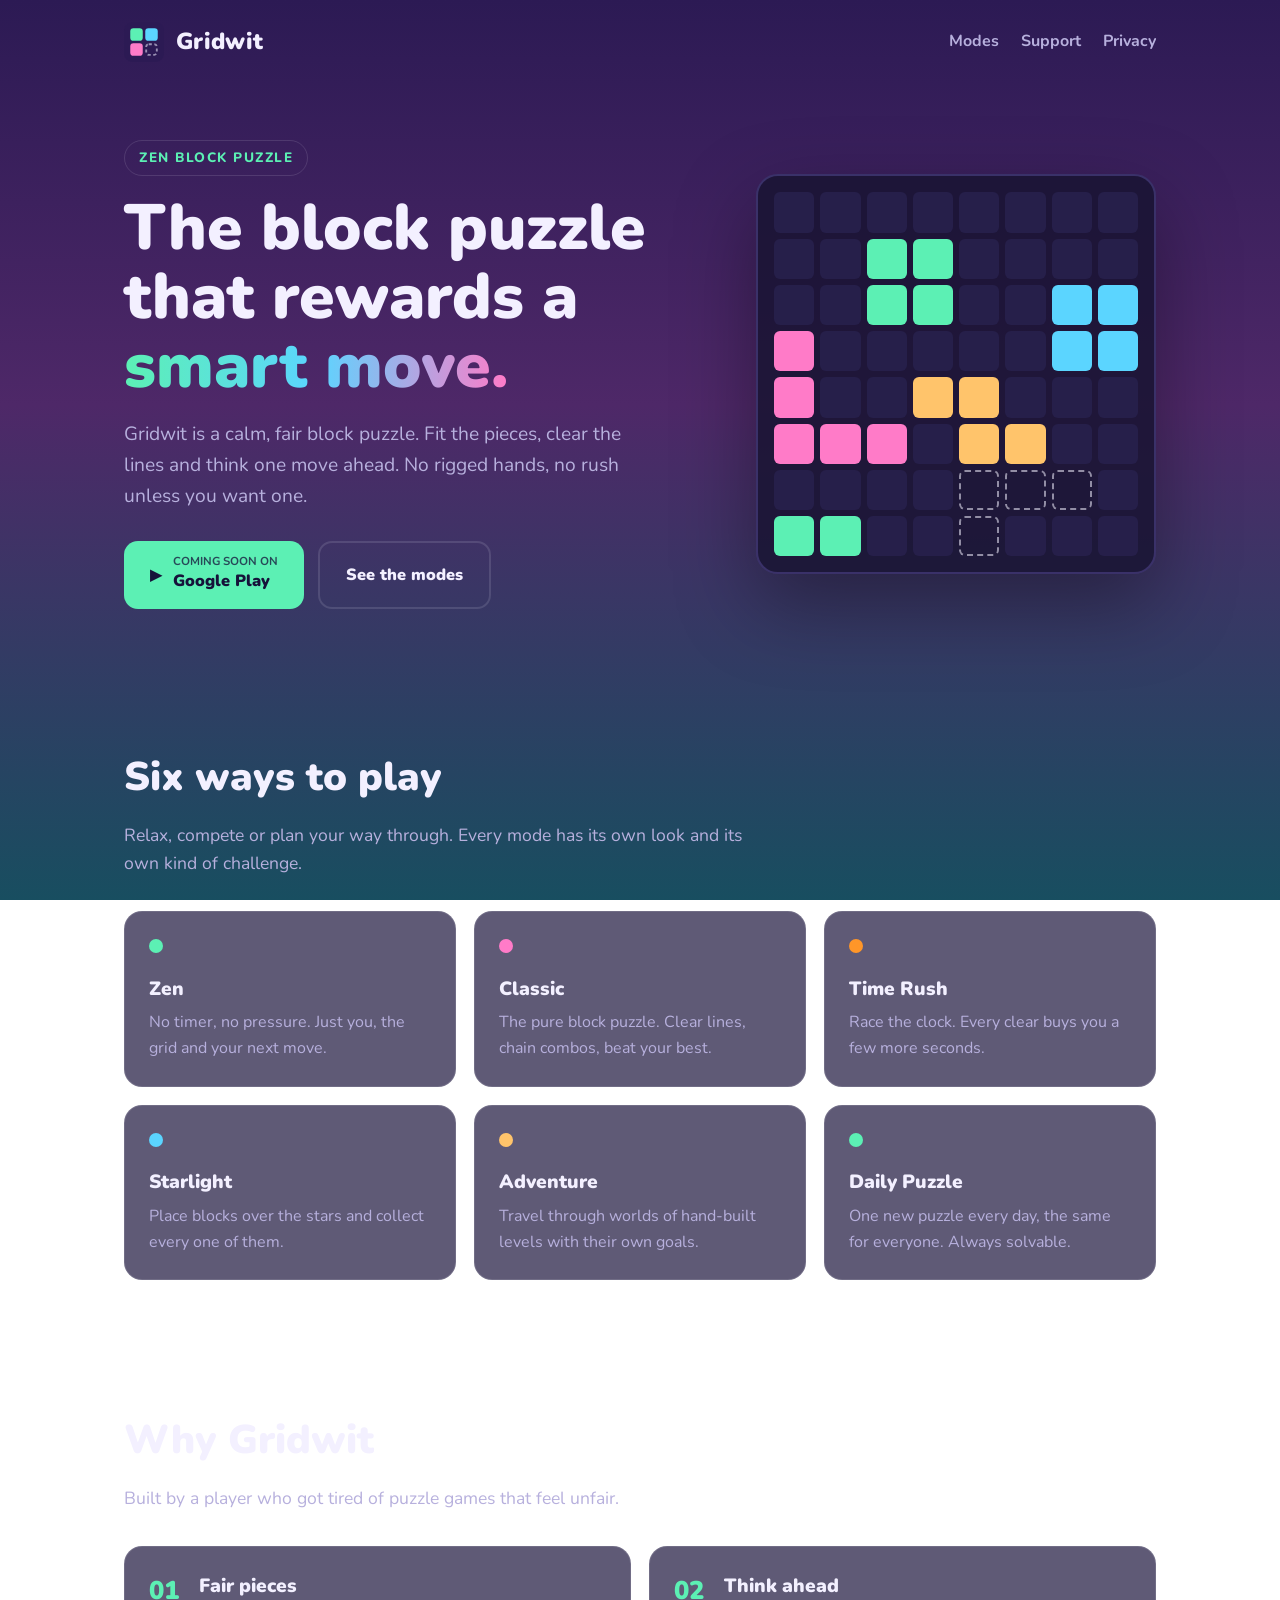
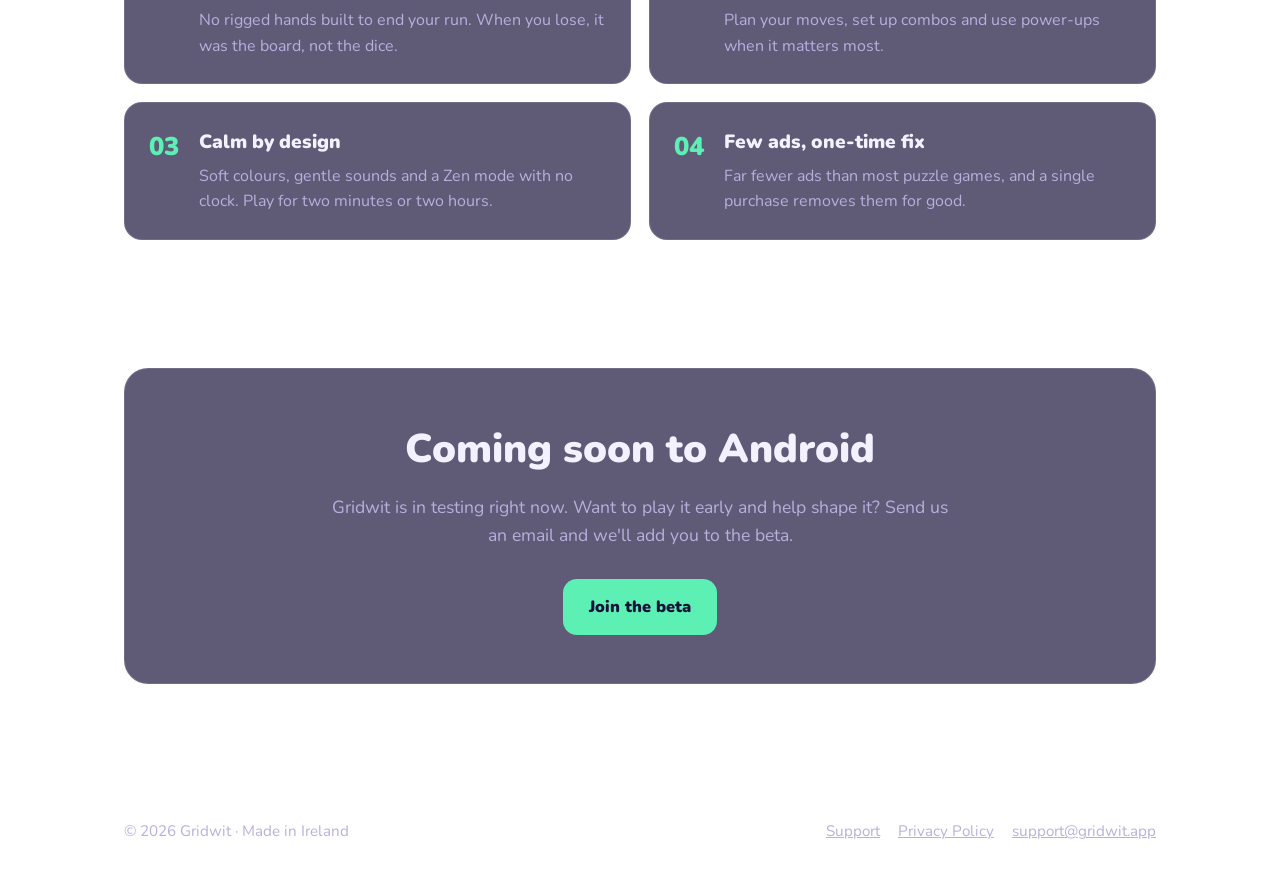
==== index.html @ 5e58e2be "Add files via upload" ====
<!doctype html>
<html lang="en"><head><meta charset="utf-8"><meta name="viewport" content="width=device-width,initial-scale=1">
<title>Gridwit: Zen Block Puzzle</title><meta name="description" content="A calm, fair block puzzle that rewards smart moves. Six modes, a daily puzzle and far fewer ads.">
<link rel="canonical" href="https://gridwit.app/"><link rel="icon" href="/favicon.svg" type="image/svg+xml">
<meta property="og:title" content="Gridwit: Zen Block Puzzle"><meta property="og:description" content="A calm, fair block puzzle that rewards smart moves. Six modes, a daily puzzle and far fewer ads."><meta property="og:url" content="https://gridwit.app/"><meta name="theme-color" content="#2C1A54">
<link rel="preconnect" href="https://fonts.googleapis.com"><link href="https://fonts.googleapis.com/css2?family=Nunito:wght@400;700;800;900&display=swap" rel="stylesheet">
<link rel="stylesheet" href="/style.css"></head><body>
<div class="wrap"><nav><a class="brand" href="/"><img src="/favicon.svg" alt="">Gridwit</a>
<div class="navlinks"><a href="/#modes">Modes</a><a href="/support">Support</a><a href="/privacy">Privacy</a></div></nav></div>
<main class="wrap">
<div class="hero"><div><span class="eyebrow">Zen Block Puzzle</span>
<h1>The block puzzle that rewards a <span>smart move.</span></h1>
<p class="lead">Gridwit is a calm, fair block puzzle. Fit the pieces, clear the lines and think one move ahead. No rigged hands, no rush unless you want one.</p>
<div class="cta"><a class="btn btn-primary" href="/support#beta">▶ <span><small>COMING SOON ON</small>Google Play</span></a><a class="btn btn-ghost" href="#modes">See the modes</a></div></div>
<div class="board" aria-hidden="true"><i></i><i></i><i></i><i></i><i></i><i></i><i></i><i></i><i></i><i></i><i class="m"></i><i class="m"></i><i></i><i></i><i></i><i></i><i></i><i></i><i class="m"></i><i class="m"></i><i></i><i></i><i class="c"></i><i class="c"></i><i class="p"></i><i></i><i></i><i></i><i></i><i></i><i class="c"></i><i class="c"></i><i class="p"></i><i></i><i></i><i class="g"></i><i class="g"></i><i></i><i></i><i></i><i class="p"></i><i class="p"></i><i class="p"></i><i></i><i class="g"></i><i class="g"></i><i></i><i></i><i></i><i></i><i></i><i></i><i class="h"></i><i class="h"></i><i class="h"></i><i></i><i class="m"></i><i class="m"></i><i></i><i></i><i class="h"></i><i></i><i></i><i></i></div></div>
<section id="modes"><h2>Six ways to play</h2><p class="sub">Relax, compete or plan your way through. Every mode has its own look and its own kind of challenge.</p><div class="grid"><div class="card"><span class="dot" style="background:var(--mint)"></span><h3>Zen</h3><p>No timer, no pressure. Just you, the grid and your next move.</p></div><div class="card"><span class="dot" style="background:var(--pink)"></span><h3>Classic</h3><p>The pure block puzzle. Clear lines, chain combos, beat your best.</p></div><div class="card"><span class="dot" style="background:var(--orange)"></span><h3>Time Rush</h3><p>Race the clock. Every clear buys you a few more seconds.</p></div><div class="card"><span class="dot" style="background:var(--cyan)"></span><h3>Starlight</h3><p>Place blocks over the stars and collect every one of them.</p></div><div class="card"><span class="dot" style="background:var(--gold)"></span><h3>Adventure</h3><p>Travel through worlds of hand-built levels with their own goals.</p></div><div class="card"><span class="dot" style="background:var(--mint)"></span><h3>Daily Puzzle</h3><p>One new puzzle every day, the same for everyone. Always solvable.</p></div></div></section>
<section><h2>Why Gridwit</h2><p class="sub">Built by a player who got tired of puzzle games that feel unfair.</p><div class="why"><div class="card"><div class="num">01</div><div><h3 style="margin-top:0">Fair pieces</h3><p>No rigged hands built to end your run. When you lose, it was the board, not the dice.</p></div></div><div class="card"><div class="num">02</div><div><h3 style="margin-top:0">Think ahead</h3><p>Plan your moves, set up combos and use power-ups when it matters most.</p></div></div><div class="card"><div class="num">03</div><div><h3 style="margin-top:0">Calm by design</h3><p>Soft colours, gentle sounds and a Zen mode with no clock. Play for two minutes or two hours.</p></div></div><div class="card"><div class="num">04</div><div><h3 style="margin-top:0">Few ads, one-time fix</h3><p>Far fewer ads than most puzzle games, and a single purchase removes them for good.</p></div></div></div></section>
<section id="beta"><div class="banner"><h2>Coming soon to Android</h2><p class="sub" style="margin:0 auto">Gridwit is in testing right now. Want to play it early and help shape it? Send us an email and we'll add you to the beta.</p>
<div class="cta"><a class="btn btn-primary" href="mailto:support@gridwit.app?subject=Gridwit%20beta">Join the beta</a></div></div></section>
</main><footer><div class="wrap"><span>© 2026 Gridwit · Made in Ireland</span>
<span><a href="/support">Support</a><a href="/privacy">Privacy Policy</a><a href="mailto:support@gridwit.app">support@gridwit.app</a></span></div></footer></body></html>
---- style.css ----
:root{--bg1:#2C1A54;--bg2:#4E2868;--bg3:#184E60;--text:#F3F0FF;--muted:#B7B0DD;--surface:rgba(34,27,66,.72);--line:rgba(243,240,255,.12);--mint:#5CF0B4;--cyan:#5BD5FF;--pink:#FF7BC8;--gold:#FFC46B;--orange:#FF9628}
*{box-sizing:border-box;margin:0;padding:0}
html{scroll-behavior:smooth}
body{font-family:"Nunito",system-ui,-apple-system,"Segoe UI",sans-serif;color:var(--text);line-height:1.6;min-height:100vh;background:linear-gradient(180deg,var(--bg1) 0%,var(--bg2) 45%,var(--bg3) 100%) fixed}
a{color:var(--cyan)}
.wrap{max-width:1080px;margin:0 auto;padding:0 24px}
nav{display:flex;align-items:center;justify-content:space-between;padding:22px 0}
.brand{display:flex;align-items:center;gap:12px;color:var(--text);text-decoration:none;font-weight:900;font-size:1.45rem;letter-spacing:.3px}
.brand img{width:40px;height:40px}
.navlinks a{color:var(--muted);text-decoration:none;margin-left:22px;font-weight:700}
.navlinks a:hover{color:var(--text)}
.hero{display:grid;grid-template-columns:1.1fr .9fr;gap:48px;align-items:center;padding:56px 0 72px}
.eyebrow{display:inline-block;padding:6px 14px;border:1px solid var(--line);border-radius:999px;color:var(--mint);font-weight:800;font-size:.85rem;letter-spacing:1.5px;text-transform:uppercase}
h1{font-size:clamp(2.4rem,5.5vw,4rem);line-height:1.08;font-weight:900;margin:18px 0}
h1 span{background:linear-gradient(90deg,var(--mint),var(--cyan),var(--pink));-webkit-background-clip:text;background-clip:text;color:transparent}
.lead{font-size:1.2rem;color:var(--muted);max-width:520px}
.cta{display:flex;flex-wrap:wrap;gap:14px;margin-top:30px}
.btn{display:inline-flex;align-items:center;gap:10px;padding:15px 26px;border-radius:14px;font-weight:900;text-decoration:none;font-size:1.02rem}
.btn-primary{background:var(--mint);color:#16123A}
.btn-ghost{border:2px solid var(--line);color:var(--text)}
.btn small{display:block;font-weight:700;font-size:.72rem;opacity:.75;line-height:1}
.board{background:rgba(24,19,50,.85);border:2px solid #3A3169;border-radius:22px;padding:16px;display:grid;grid-template-columns:repeat(8,1fr);gap:6px;box-shadow:0 30px 80px rgba(0,0,0,.35);max-width:400px;margin-left:auto;width:100%}
.board i{aspect-ratio:1;border-radius:6px;background:#261F4A}
.board i.m{background:var(--mint)}.board i.c{background:var(--cyan)}.board i.p{background:var(--pink)}.board i.g{background:var(--gold)}
.board i.h{background:transparent;border:2px dashed rgba(243,240,255,.55)}
section{padding:64px 0}
h2{font-size:clamp(1.8rem,3.5vw,2.5rem);font-weight:900;margin-bottom:12px}
.sub{color:var(--muted);font-size:1.1rem;max-width:620px}
.grid{display:grid;grid-template-columns:repeat(3,1fr);gap:18px;margin-top:34px}
.card{background:var(--surface);border:1px solid var(--line);border-radius:18px;padding:24px}
.card h3{font-size:1.2rem;font-weight:900;margin:12px 0 6px}
.card p{color:var(--muted)}
.dot{width:14px;height:14px;border-radius:50%;display:inline-block}
.why{display:grid;grid-template-columns:repeat(2,1fr);gap:18px;margin-top:34px}
.why .card{display:flex;gap:16px}
.why .num{font-size:1.6rem;font-weight:900;color:var(--mint);min-width:34px}
.banner{text-align:center;background:var(--surface);border:1px solid var(--line);border-radius:24px;padding:48px 24px}
.banner .cta{justify-content:center}
footer{border-top:1px solid var(--line);padding:30px 0 40px;margin-top:40px;color:var(--muted);font-size:.95rem}
footer .wrap{display:flex;flex-wrap:wrap;justify-content:space-between;gap:12px}
footer a{color:var(--muted);margin-left:18px}
.doc{max-width:780px;padding:40px 0 20px}
.doc h1{font-size:clamp(2rem,4vw,2.8rem)}
.doc h2{font-size:1.35rem;margin:34px 0 10px}
.doc p,.doc li{color:#DCD7F5;margin-bottom:10px}
.doc ul{padding-left:22px}
.doc .meta{color:var(--muted)}
.doc table{width:100%;border-collapse:collapse;margin:12px 0 18px;font-size:.95rem}
.doc th,.doc td{border:1px solid var(--line);padding:10px;text-align:left;vertical-align:top;color:#DCD7F5}
.doc th{background:var(--surface);color:var(--text)}
details{background:var(--surface);border:1px solid var(--line);border-radius:14px;padding:16px 20px;margin-bottom:12px}
summary{font-weight:800;cursor:pointer}
details p{margin:10px 0 0}
@media(max-width:820px){.hero{grid-template-columns:1fr;padding-top:24px}.board{margin:0 auto;max-width:340px}.grid{grid-template-columns:1fr 1fr}.why{grid-template-columns:1fr}.navlinks a{margin-left:14px}}
@media(max-width:520px){.grid{grid-template-columns:1fr}.navlinks a:first-child{display:none}footer a{margin-left:0;margin-right:16px}}
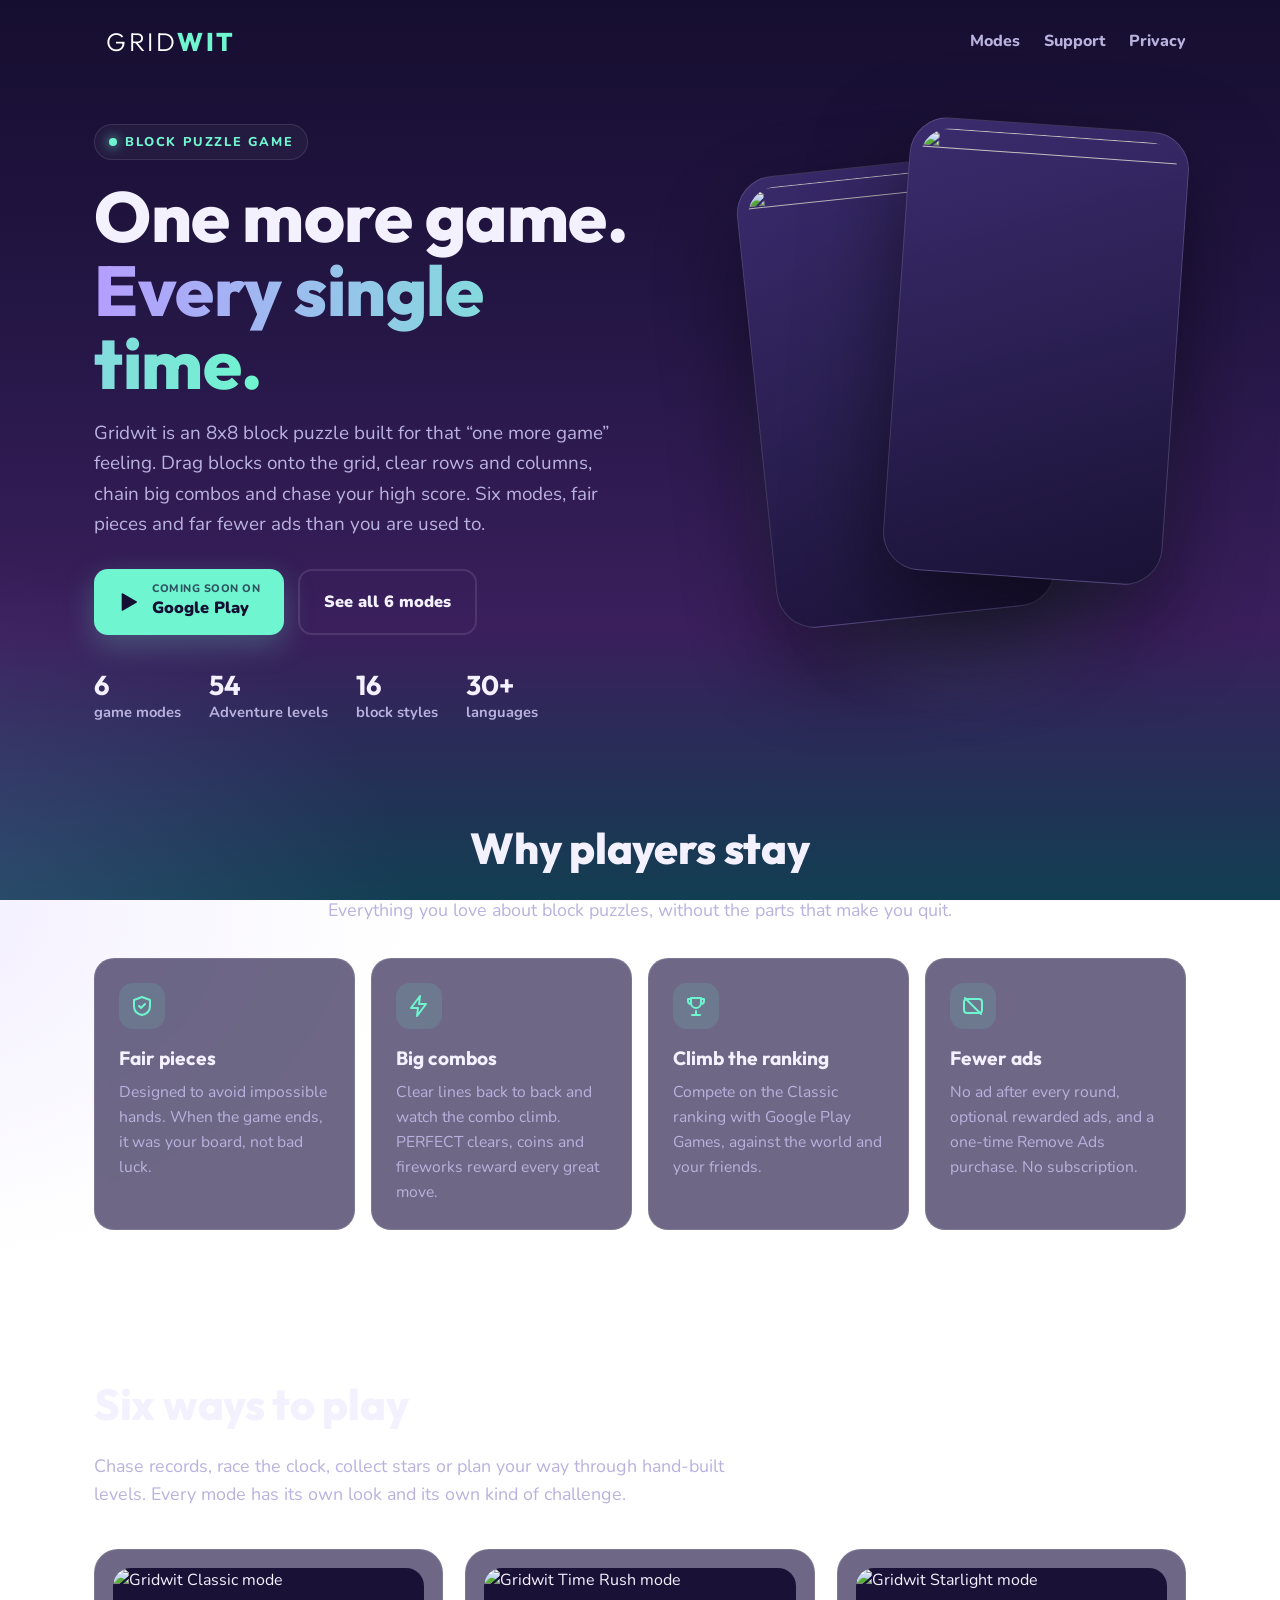
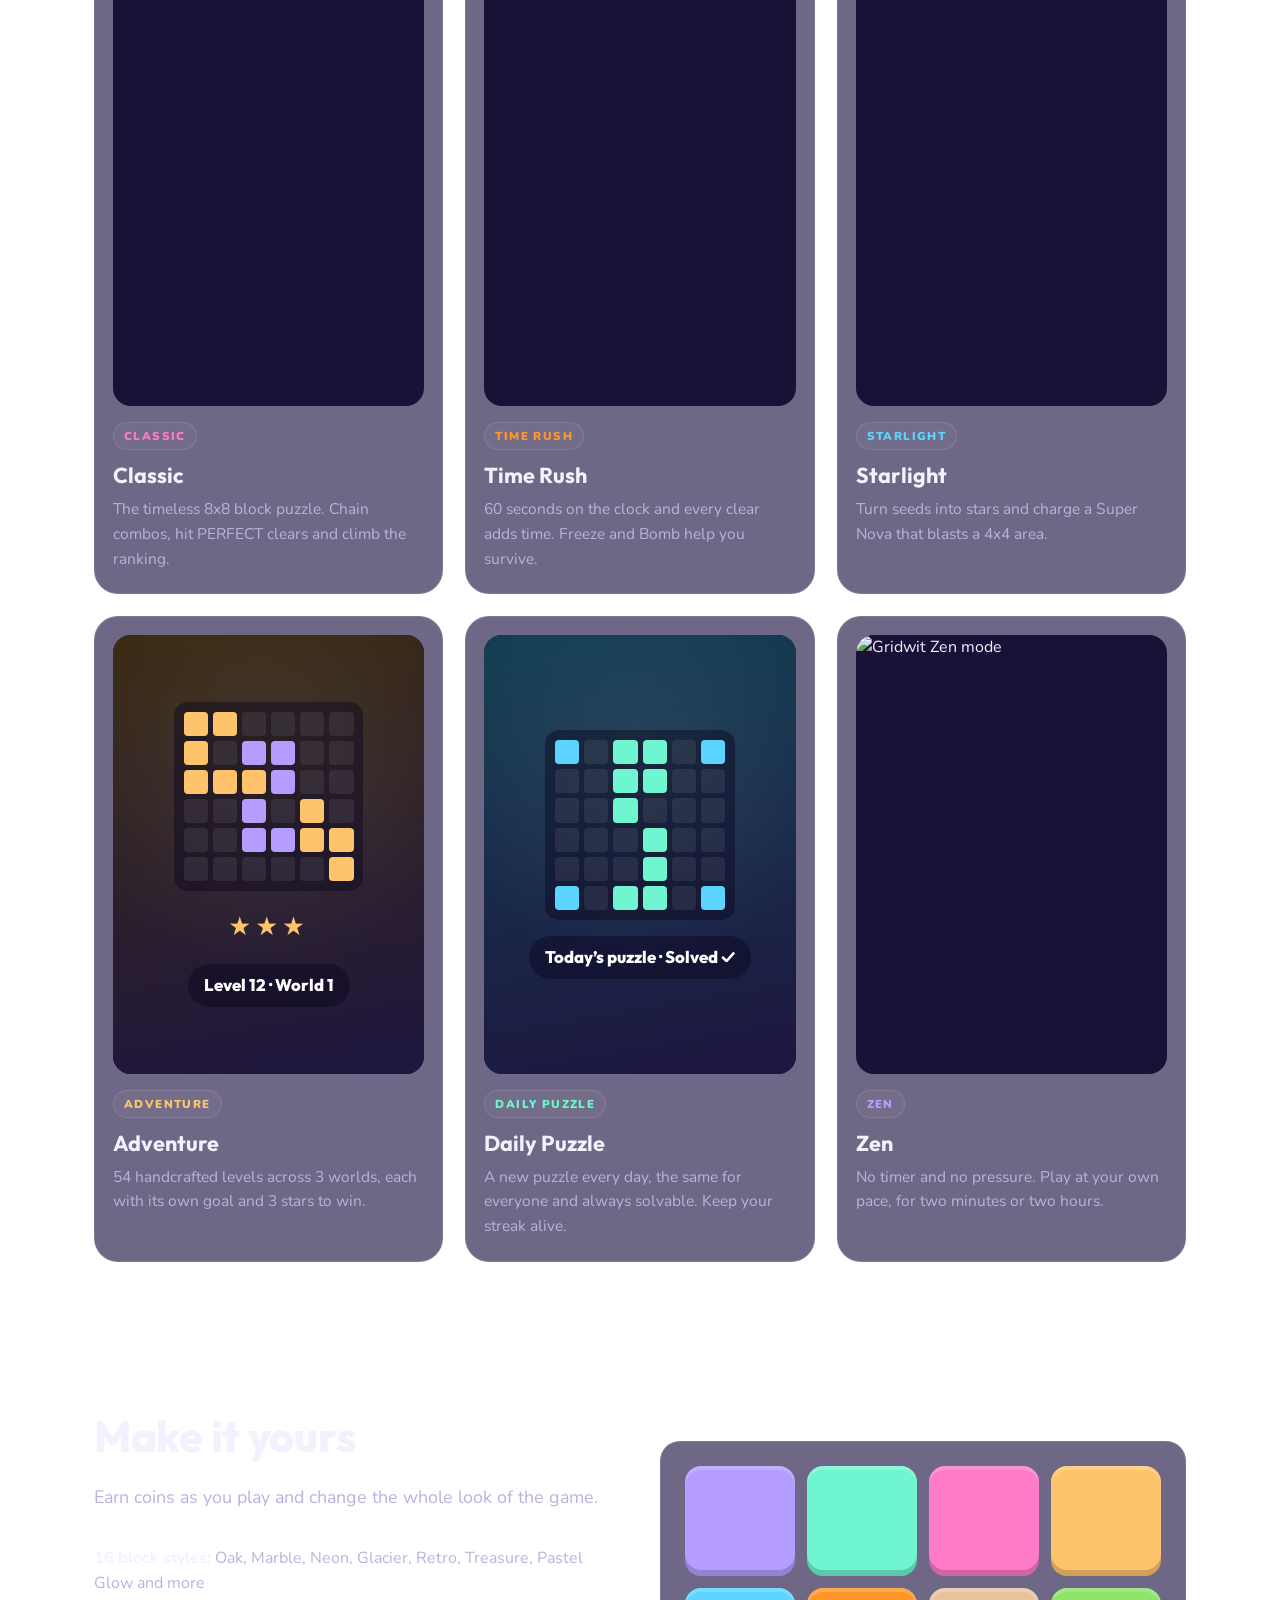
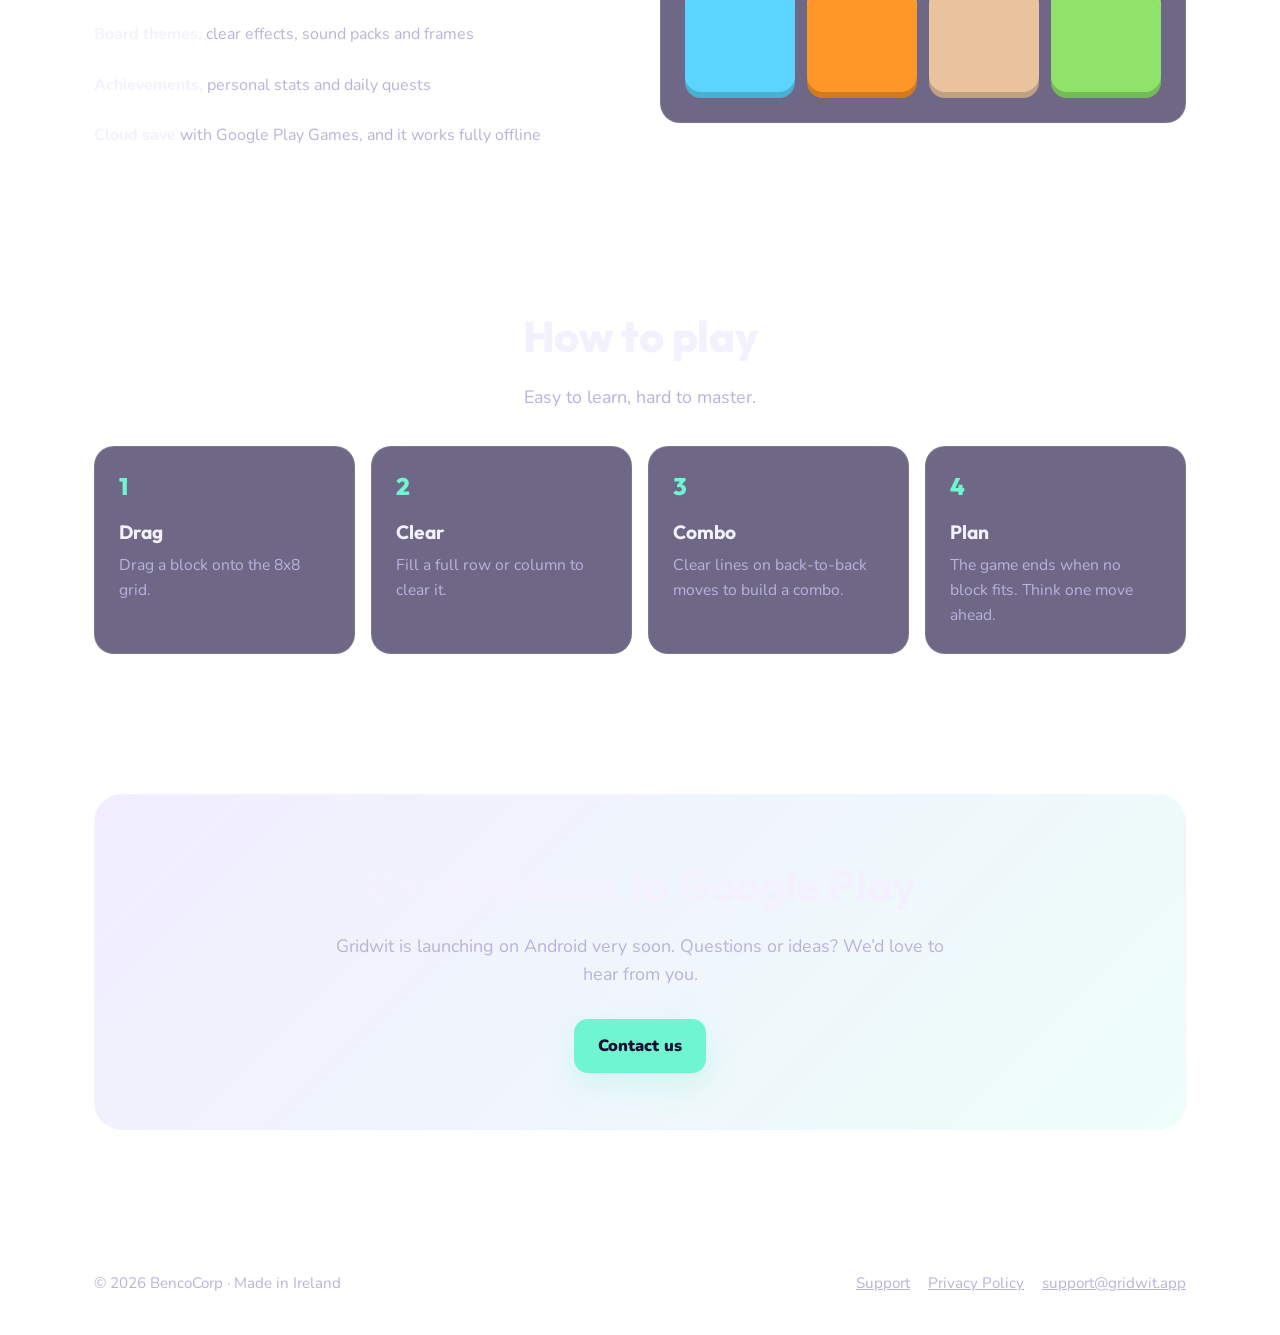
==== commit 0ecf2310: "Add files via upload" ====
--- a/index.html
+++ b/index.html
@@ -1,21 +1,34 @@
 <!doctype html>
 <html lang="en"><head><meta charset="utf-8"><meta name="viewport" content="width=device-width,initial-scale=1">
-<title>Gridwit: Zen Block Puzzle</title><meta name="description" content="A calm, fair block puzzle that rewards smart moves. Six modes, a daily puzzle and far fewer ads.">
+<title>Gridwit: Block Puzzle Game</title><meta name="description" content="An 8x8 block puzzle with 6 modes, fair pieces, big combos, a ranking and far fewer ads. Coming soon to Google Play.">
 <link rel="canonical" href="https://gridwit.app/"><link rel="icon" href="/favicon.svg" type="image/svg+xml">
-<meta property="og:title" content="Gridwit: Zen Block Puzzle"><meta property="og:description" content="A calm, fair block puzzle that rewards smart moves. Six modes, a daily puzzle and far fewer ads."><meta property="og:url" content="https://gridwit.app/"><meta name="theme-color" content="#2C1A54">
-<link rel="preconnect" href="https://fonts.googleapis.com"><link href="https://fonts.googleapis.com/css2?family=Nunito:wght@400;700;800;900&display=swap" rel="stylesheet">
+<meta property="og:title" content="Gridwit: Block Puzzle Game"><meta property="og:description" content="6 modes, fair pieces, big combos. Fewer ads, new themes. Play offline anytime."><meta property="og:url" content="https://gridwit.app/"><meta property="og:image" content="https://gridwit.app/img/classic.jpg"><meta name="theme-color" content="#241645">
+<link rel="preconnect" href="https://fonts.googleapis.com"><link rel="preconnect" href="https://fonts.gstatic.com" crossorigin><link href="https://fonts.googleapis.com/css2?family=Nunito:wght@400;700;800;900&family=Outfit:wght@300;700;800&display=swap" rel="stylesheet">
 <link rel="stylesheet" href="/style.css"></head><body>
-<div class="wrap"><nav><a class="brand" href="/"><img src="/favicon.svg" alt="">Gridwit</a>
+<div class="wrap"><nav><a class="brand" href="/" aria-label="Gridwit home"><img src="/img/mark.svg" alt=""><span class="wordmark"><span>GRID</span><b>WIT</b></span></a>
 <div class="navlinks"><a href="/#modes">Modes</a><a href="/support">Support</a><a href="/privacy">Privacy</a></div></nav></div>
 <main class="wrap">
-<div class="hero"><div><span class="eyebrow">Zen Block Puzzle</span>
-<h1>The block puzzle that rewards a <span>smart move.</span></h1>
-<p class="lead">Gridwit is a calm, fair block puzzle. Fit the pieces, clear the lines and think one move ahead. No rigged hands, no rush unless you want one.</p>
-<div class="cta"><a class="btn btn-primary" href="/support#beta">▶ <span><small>COMING SOON ON</small>Google Play</span></a><a class="btn btn-ghost" href="#modes">See the modes</a></div></div>
-<div class="board" aria-hidden="true"><i></i><i></i><i></i><i></i><i></i><i></i><i></i><i></i><i></i><i></i><i class="m"></i><i class="m"></i><i></i><i></i><i></i><i></i><i></i><i></i><i class="m"></i><i class="m"></i><i></i><i></i><i class="c"></i><i class="c"></i><i class="p"></i><i></i><i></i><i></i><i></i><i></i><i class="c"></i><i class="c"></i><i class="p"></i><i></i><i></i><i class="g"></i><i class="g"></i><i></i><i></i><i></i><i class="p"></i><i class="p"></i><i class="p"></i><i></i><i class="g"></i><i class="g"></i><i></i><i></i><i></i><i></i><i></i><i></i><i class="h"></i><i class="h"></i><i class="h"></i><i></i><i class="m"></i><i class="m"></i><i></i><i></i><i class="h"></i><i></i><i></i><i></i></div></div>
-<section id="modes"><h2>Six ways to play</h2><p class="sub">Relax, compete or plan your way through. Every mode has its own look and its own kind of challenge.</p><div class="grid"><div class="card"><span class="dot" style="background:var(--mint)"></span><h3>Zen</h3><p>No timer, no pressure. Just you, the grid and your next move.</p></div><div class="card"><span class="dot" style="background:var(--pink)"></span><h3>Classic</h3><p>The pure block puzzle. Clear lines, chain combos, beat your best.</p></div><div class="card"><span class="dot" style="background:var(--orange)"></span><h3>Time Rush</h3><p>Race the clock. Every clear buys you a few more seconds.</p></div><div class="card"><span class="dot" style="background:var(--cyan)"></span><h3>Starlight</h3><p>Place blocks over the stars and collect every one of them.</p></div><div class="card"><span class="dot" style="background:var(--gold)"></span><h3>Adventure</h3><p>Travel through worlds of hand-built levels with their own goals.</p></div><div class="card"><span class="dot" style="background:var(--mint)"></span><h3>Daily Puzzle</h3><p>One new puzzle every day, the same for everyone. Always solvable.</p></div></div></section>
-<section><h2>Why Gridwit</h2><p class="sub">Built by a player who got tired of puzzle games that feel unfair.</p><div class="why"><div class="card"><div class="num">01</div><div><h3 style="margin-top:0">Fair pieces</h3><p>No rigged hands built to end your run. When you lose, it was the board, not the dice.</p></div></div><div class="card"><div class="num">02</div><div><h3 style="margin-top:0">Think ahead</h3><p>Plan your moves, set up combos and use power-ups when it matters most.</p></div></div><div class="card"><div class="num">03</div><div><h3 style="margin-top:0">Calm by design</h3><p>Soft colours, gentle sounds and a Zen mode with no clock. Play for two minutes or two hours.</p></div></div><div class="card"><div class="num">04</div><div><h3 style="margin-top:0">Few ads, one-time fix</h3><p>Far fewer ads than most puzzle games, and a single purchase removes them for good.</p></div></div></div></section>
-<section id="beta"><div class="banner"><h2>Coming soon to Android</h2><p class="sub" style="margin:0 auto">Gridwit is in testing right now. Want to play it early and help shape it? Send us an email and we'll add you to the beta.</p>
-<div class="cta"><a class="btn btn-primary" href="mailto:support@gridwit.app?subject=Gridwit%20beta">Join the beta</a></div></div></section>
-</main><footer><div class="wrap"><span>© 2026 Gridwit · Made in Ireland</span>
+<div class="hero"><div><span class="eyebrow"><i></i>Block Puzzle Game</span>
+<h1>One more game.<br><em>Every single time.</em></h1>
+<p class="lead">Gridwit is an 8x8 block puzzle built for that “one more game” feeling. Drag blocks onto the grid, clear rows and columns, chain big combos and chase your high score. Six modes, fair pieces and far fewer ads than you are used to.</p>
+<div class="cta"><a class="btn btn-primary" href="#launch"><svg viewBox="0 0 24 24" fill="currentColor"><path d="M4 3.5v17a1 1 0 001.5.86l14.6-8.5a1 1 0 000-1.72L5.5 2.64A1 1 0 004 3.5z"/></svg><span><small>COMING SOON ON</small>Google Play</span></a><a class="btn btn-ghost" href="#modes">See all 6 modes</a></div>
+<div class="stats"><div><strong>6</strong>game modes</div><div><strong>54</strong>Adventure levels</div><div><strong>16</strong>block styles</div><div><strong>30+</strong>languages</div></div></div>
+<div class="phones" aria-hidden="true"><div class="glow"></div><div class="phone p1"><img src="/img/home.jpg" alt=""></div><div class="phone p2"><img src="/img/classic.jpg" alt=""></div></div></div>
+<section class="center" style="padding-top:20px"><h2>Why players stay</h2><p class="sub">Everything you love about block puzzles, without the parts that make you quit.</p>
+<div class="feat" style="text-align:left">
+<div class="card"><div class="ico"><svg viewBox="0 0 24 24" fill="none" stroke="currentColor" stroke-width="2" stroke-linecap="round" stroke-linejoin="round"><path d="M12 3l8 3v6c0 5-3.5 8-8 9-4.5-1-8-4-8-9V6z"/><path d="M9 12l2 2 4-4"/></svg></div><h3>Fair pieces</h3><p>Designed to avoid impossible hands. When the game ends, it was your board, not bad luck.</p></div>
+<div class="card"><div class="ico"><svg viewBox="0 0 24 24" fill="none" stroke="currentColor" stroke-width="2" stroke-linecap="round" stroke-linejoin="round"><path d="M13 2L4 14h7l-1 8 9-12h-7z"/></svg></div><h3>Big combos</h3><p>Clear lines back to back and watch the combo climb. PERFECT clears, coins and fireworks reward every great move.</p></div>
+<div class="card"><div class="ico"><svg viewBox="0 0 24 24" fill="none" stroke="currentColor" stroke-width="2" stroke-linecap="round" stroke-linejoin="round"><path d="M8 21h8M12 17v4M7 4h10v5a5 5 0 01-10 0z"/><path d="M17 5h3v2a3 3 0 01-3 3M7 5H4v2a3 3 0 003 3"/></svg></div><h3>Climb the ranking</h3><p>Compete on the Classic ranking with Google Play Games, against the world and your friends.</p></div>
+<div class="card"><div class="ico"><svg viewBox="0 0 24 24" fill="none" stroke="currentColor" stroke-width="2" stroke-linecap="round" stroke-linejoin="round"><rect x="3" y="5" width="18" height="14" rx="3"/><path d="M4 4l16 16"/></svg></div><h3>Fewer ads</h3><p>No ad after every round, optional rewarded ads, and a one-time Remove Ads purchase. No subscription.</p></div>
+</div></section>
+<section id="modes"><h2>Six ways to play</h2><p class="sub">Chase records, race the clock, collect stars or plan your way through hand-built levels. Every mode has its own look and its own kind of challenge.</p>
+<div class="modes"><article class="mode" id="mode-classic"><div class="shot"><img src="/img/classic.jpg" alt="Gridwit Classic mode" loading="lazy"></div><span class="tag" style="color:#FF7BC8">Classic</span><h3>Classic</h3><p>The timeless 8x8 block puzzle. Chain combos, hit PERFECT clears and climb the ranking.</p></article><article class="mode" id="mode-rush"><div class="shot"><img src="/img/rush.jpg" alt="Gridwit Time Rush mode" loading="lazy"></div><span class="tag" style="color:#FF9628">Time Rush</span><h3>Time Rush</h3><p>60 seconds on the clock and every clear adds time. Freeze and Bomb help you survive.</p></article><article class="mode" id="mode-starlight"><div class="shot"><img src="/img/starlight.jpg" alt="Gridwit Starlight mode" loading="lazy"></div><span class="tag" style="color:#5BD5FF">Starlight</span><h3>Starlight</h3><p>Turn seeds into stars and charge a Super Nova that blasts a 4x4 area.</p></article><article class="mode" id="mode-adventure"><div class="shot"><div class="art" style="--a1:#3A2A12;--a2:#1E1640;--c1:#FFC46B;--c2:#B59DFF"><div class="mini"><i class="f"></i><i class="f"></i><i></i><i></i><i></i><i></i><i class="f"></i><i></i><i class="g"></i><i class="g"></i><i></i><i></i><i class="f"></i><i class="f"></i><i class="f"></i><i class="g"></i><i></i><i></i><i></i><i></i><i class="g"></i><i></i><i class="f"></i><i></i><i></i><i></i><i class="g"></i><i class="g"></i><i class="f"></i><i class="f"></i><i></i><i></i><i></i><i></i><i></i><i class="f"></i></div><div class="stars">★★★</div><div class="badge">Level 12 · World 1</div></div></div><span class="tag" style="color:#FFC46B">Adventure</span><h3>Adventure</h3><p>54 handcrafted levels across 3 worlds, each with its own goal and 3 stars to win.</p></article><article class="mode" id="mode-daily"><div class="shot"><div class="art" style="--a1:#123E52;--a2:#1E1640;--c1:#6FF5CF;--c2:#5BD5FF"><div class="mini"><i class="g"></i><i></i><i class="f"></i><i class="f"></i><i></i><i class="g"></i><i></i><i></i><i class="f"></i><i class="f"></i><i></i><i></i><i></i><i></i><i class="f"></i><i></i><i></i><i></i><i></i><i></i><i></i><i class="f"></i><i></i><i></i><i></i><i></i><i></i><i class="f"></i><i></i><i></i><i class="g"></i><i></i><i class="f"></i><i class="f"></i><i></i><i class="g"></i></div><div class="badge">Today’s puzzle · Solved ✓</div></div></div><span class="tag" style="color:#6FF5CF">Daily Puzzle</span><h3>Daily Puzzle</h3><p>A new puzzle every day, the same for everyone and always solvable. Keep your streak alive.</p></article><article class="mode" id="mode-zen"><div class="shot"><img src="/img/zen.jpg" alt="Gridwit Zen mode" loading="lazy"></div><span class="tag" style="color:#B59DFF">Zen</span><h3>Zen</h3><p>No timer and no pressure. Play at your own pace, for two minutes or two hours.</p></article></div></section>
+<section><div class="split"><div><h2>Make it yours</h2><p class="sub">Earn coins as you play and change the whole look of the game.</p>
+<ul class="list"><li><strong>16 block styles:</strong> Oak, Marble, Neon, Glacier, Retro, Treasure, Pastel Glow and more</li><li><strong>Board themes,</strong> clear effects, sound packs and frames</li><li><strong>Achievements,</strong> personal stats and daily quests</li><li><strong>Cloud save</strong> with Google Play Games, and it works fully offline</li></ul></div>
+<div class="card"><div class="swatches"><div class="sw" style="background:#B59DFF"></div><div class="sw" style="background:#6FF5CF"></div><div class="sw" style="background:#FF7BC8"></div><div class="sw" style="background:#FFC46B"></div><div class="sw" style="background:#5BD5FF"></div><div class="sw" style="background:#FF9628"></div><div class="sw" style="background:#E8C39E"></div><div class="sw" style="background:#8FE36B"></div></div></div></div></section>
+<section class="center"><h2>How to play</h2><p class="sub">Easy to learn, hard to master.</p>
+<div class="steps" style="text-align:left"><div class="card"><h3>Drag</h3><p>Drag a block onto the 8x8 grid.</p></div><div class="card"><h3>Clear</h3><p>Fill a full row or column to clear it.</p></div><div class="card"><h3>Combo</h3><p>Clear lines on back-to-back moves to build a combo.</p></div><div class="card"><h3>Plan</h3><p>The game ends when no block fits. Think one move ahead.</p></div></div></section>
+<section id="launch"><div class="banner"><h2>Coming soon to Google Play</h2><p class="sub" style="margin:0 auto">Gridwit is launching on Android very soon. Questions or ideas? We’d love to hear from you.</p>
+<div class="cta"><a class="btn btn-primary" href="mailto:support@gridwit.app?subject=Gridwit">Contact us</a></div></div></section>
+</main><footer><div class="wrap"><span>© 2026 BencoCorp · Made in Ireland</span>
 <span><a href="/support">Support</a><a href="/privacy">Privacy Policy</a><a href="mailto:support@gridwit.app">support@gridwit.app</a></span></div></footer></body></html>
--- a/style.css
+++ b/style.css
@@ -1,44 +1,85 @@
-:root{--bg1:#2C1A54;--bg2:#4E2868;--bg3:#184E60;--text:#F3F0FF;--muted:#B7B0DD;--surface:rgba(34,27,66,.72);--line:rgba(243,240,255,.12);--mint:#5CF0B4;--cyan:#5BD5FF;--pink:#FF7BC8;--gold:#FFC46B;--orange:#FF9628}
+:root{--bg0:#160E30;--bg1:#241645;--bg2:#3A1F5C;--bg3:#123E52;--text:#F4F1FF;--muted:#B9B2DE;--surface:rgba(36,26,72,.66);--surface2:rgba(255,255,255,.04);--line:rgba(244,241,255,.11);--lav:#B59DFF;--mint:#6FF5CF;--cyan:#5BD5FF;--pink:#FF7BC8;--gold:#FFC46B;--orange:#FF9628}
 *{box-sizing:border-box;margin:0;padding:0}
 html{scroll-behavior:smooth}
-body{font-family:"Nunito",system-ui,-apple-system,"Segoe UI",sans-serif;color:var(--text);line-height:1.6;min-height:100vh;background:linear-gradient(180deg,var(--bg1) 0%,var(--bg2) 45%,var(--bg3) 100%) fixed}
-a{color:var(--cyan)}
-.wrap{max-width:1080px;margin:0 auto;padding:0 24px}
+body{font-family:"Nunito",system-ui,-apple-system,"Segoe UI",sans-serif;color:var(--text);line-height:1.6;min-height:100vh;background:radial-gradient(1200px 700px at 85% -10%,rgba(111,245,207,.13),transparent 60%),radial-gradient(900px 600px at -10% 20%,rgba(181,157,255,.18),transparent 60%),linear-gradient(180deg,var(--bg0) 0%,var(--bg1) 35%,var(--bg2) 70%,var(--bg3) 100%) fixed}
+a{color:var(--mint)}
+img{max-width:100%;display:block}
+.wrap{max-width:1140px;margin:0 auto;padding:0 24px}
+/* nav + logo */
 nav{display:flex;align-items:center;justify-content:space-between;padding:22px 0}
-.brand{display:flex;align-items:center;gap:12px;color:var(--text);text-decoration:none;font-weight:900;font-size:1.45rem;letter-spacing:.3px}
-.brand img{width:40px;height:40px}
-.navlinks a{color:var(--muted);text-decoration:none;margin-left:22px;font-weight:700}
+.brand{display:flex;align-items:center;gap:12px;text-decoration:none}
+.brand img{height:40px;width:auto}
+.wordmark{font-family:"Outfit","Nunito",sans-serif;font-size:1.6rem;letter-spacing:2.5px;line-height:1;color:#fff}
+.wordmark b{font-weight:800;color:var(--mint)}.wordmark span{font-weight:300}
+.navlinks a{color:var(--muted);text-decoration:none;margin-left:24px;font-weight:800}
 .navlinks a:hover{color:var(--text)}
-.hero{display:grid;grid-template-columns:1.1fr .9fr;gap:48px;align-items:center;padding:56px 0 72px}
-.eyebrow{display:inline-block;padding:6px 14px;border:1px solid var(--line);border-radius:999px;color:var(--mint);font-weight:800;font-size:.85rem;letter-spacing:1.5px;text-transform:uppercase}
-h1{font-size:clamp(2.4rem,5.5vw,4rem);line-height:1.08;font-weight:900;margin:18px 0}
-h1 span{background:linear-gradient(90deg,var(--mint),var(--cyan),var(--pink));-webkit-background-clip:text;background-clip:text;color:transparent}
-.lead{font-size:1.2rem;color:var(--muted);max-width:520px}
+/* hero */
+.hero{display:grid;grid-template-columns:1.05fr .95fr;gap:40px;align-items:center;padding:40px 0 70px}
+.eyebrow{display:inline-flex;align-items:center;gap:8px;padding:7px 14px;border:1px solid var(--line);background:var(--surface2);border-radius:999px;color:var(--mint);font-weight:800;font-size:.8rem;letter-spacing:1.6px;text-transform:uppercase}
+.eyebrow i{width:8px;height:8px;border-radius:50%;background:var(--mint);box-shadow:0 0 12px var(--mint)}
+h1{font-family:"Outfit","Nunito",sans-serif;font-size:clamp(2.6rem,5.8vw,4.4rem);line-height:1.04;font-weight:800;margin:20px 0 18px;letter-spacing:-.5px}
+h1 em{font-style:normal;background:linear-gradient(90deg,var(--lav),var(--mint));-webkit-background-clip:text;background-clip:text;color:transparent}
+.lead{font-size:1.18rem;color:var(--muted);max-width:540px}
 .cta{display:flex;flex-wrap:wrap;gap:14px;margin-top:30px}
-.btn{display:inline-flex;align-items:center;gap:10px;padding:15px 26px;border-radius:14px;font-weight:900;text-decoration:none;font-size:1.02rem}
-.btn-primary{background:var(--mint);color:#16123A}
+.btn{display:inline-flex;align-items:center;gap:12px;padding:14px 24px;border-radius:14px;font-weight:900;text-decoration:none;font-size:1.02rem;transition:transform .15s}
+.btn:hover{transform:translateY(-2px)}
+.btn-primary{background:var(--mint);color:#140F33;box-shadow:0 10px 30px rgba(111,245,207,.25)}
 .btn-ghost{border:2px solid var(--line);color:var(--text)}
-.btn small{display:block;font-weight:700;font-size:.72rem;opacity:.75;line-height:1}
-.board{background:rgba(24,19,50,.85);border:2px solid #3A3169;border-radius:22px;padding:16px;display:grid;grid-template-columns:repeat(8,1fr);gap:6px;box-shadow:0 30px 80px rgba(0,0,0,.35);max-width:400px;margin-left:auto;width:100%}
-.board i{aspect-ratio:1;border-radius:6px;background:#261F4A}
-.board i.m{background:var(--mint)}.board i.c{background:var(--cyan)}.board i.p{background:var(--pink)}.board i.g{background:var(--gold)}
-.board i.h{background:transparent;border:2px dashed rgba(243,240,255,.55)}
-section{padding:64px 0}
-h2{font-size:clamp(1.8rem,3.5vw,2.5rem);font-weight:900;margin-bottom:12px}
-.sub{color:var(--muted);font-size:1.1rem;max-width:620px}
-.grid{display:grid;grid-template-columns:repeat(3,1fr);gap:18px;margin-top:34px}
-.card{background:var(--surface);border:1px solid var(--line);border-radius:18px;padding:24px}
-.card h3{font-size:1.2rem;font-weight:900;margin:12px 0 6px}
-.card p{color:var(--muted)}
-.dot{width:14px;height:14px;border-radius:50%;display:inline-block}
-.why{display:grid;grid-template-columns:repeat(2,1fr);gap:18px;margin-top:34px}
-.why .card{display:flex;gap:16px}
-.why .num{font-size:1.6rem;font-weight:900;color:var(--mint);min-width:34px}
-.banner{text-align:center;background:var(--surface);border:1px solid var(--line);border-radius:24px;padding:48px 24px}
+.btn small{display:block;font-weight:800;font-size:.68rem;opacity:.7;line-height:1.1;letter-spacing:.5px}
+.btn svg{width:22px;height:22px}
+.stats{display:flex;flex-wrap:wrap;gap:28px;margin-top:36px}
+.stats div{font-weight:700;color:var(--muted);font-size:.92rem}
+.stats strong{display:block;font-family:"Outfit",sans-serif;font-size:1.7rem;color:var(--text);line-height:1.1}
+/* phones */
+.phones{position:relative;height:600px}
+.phone{position:absolute;width:280px;border-radius:38px;padding:10px;background:linear-gradient(160deg,#3B2C6E,#1A1236);border:1px solid rgba(255,255,255,.14);box-shadow:0 40px 90px rgba(0,0,0,.5)}
+.phone img{border-radius:29px;width:100%;aspect-ratio:540/904;object-fit:cover}
+.phones .p1{right:150px;top:40px;transform:rotate(-6deg);z-index:1;opacity:.95}
+.phones .p2{right:10px;top:0;transform:rotate(4deg);z-index:2}
+.glow{position:absolute;inset:10% 0 0 10%;background:radial-gradient(closest-side,rgba(111,245,207,.28),transparent);filter:blur(20px)}
+/* sections */
+section{padding:70px 0}
+h2{font-family:"Outfit","Nunito",sans-serif;font-size:clamp(1.9rem,3.6vw,2.7rem);font-weight:800;margin-bottom:12px;letter-spacing:-.3px}
+.sub{color:var(--muted);font-size:1.12rem;max-width:640px}
+.center{text-align:center}.center .sub{margin:0 auto}
+.feat{display:grid;grid-template-columns:repeat(4,1fr);gap:16px;margin-top:34px}
+.card{background:var(--surface);border:1px solid var(--line);border-radius:20px;padding:24px;backdrop-filter:blur(6px)}
+.card h3{font-family:"Outfit",sans-serif;font-size:1.2rem;font-weight:700;margin:14px 0 6px}
+.card p{color:var(--muted);font-size:.98rem}
+.ico{width:46px;height:46px;border-radius:14px;display:grid;place-items:center;background:rgba(111,245,207,.12);color:var(--mint)}
+.ico svg{width:24px;height:24px}
+/* modes */
+.modes{display:grid;grid-template-columns:repeat(3,1fr);gap:22px;margin-top:40px}
+.mode{background:var(--surface);border:1px solid var(--line);border-radius:24px;padding:18px 18px 22px;transition:transform .2s,border-color .2s}
+.mode:hover{transform:translateY(-4px);border-color:rgba(255,255,255,.25)}
+.shot{border-radius:18px;overflow:hidden;aspect-ratio:540/760;background:#1A1236;position:relative}
+.shot img{width:100%;height:100%;object-fit:cover;object-position:top}
+.mode .tag{display:inline-block;margin-top:16px;font-size:.72rem;font-weight:900;letter-spacing:1.4px;text-transform:uppercase;padding:4px 10px;border-radius:999px;background:var(--surface2);border:1px solid var(--line)}
+.mode h3{font-family:"Outfit",sans-serif;font-size:1.35rem;font-weight:700;margin:8px 0 4px}
+.mode p{color:var(--muted);font-size:.97rem}
+/* illustrated shot (until a real screenshot is added) */
+.art{position:absolute;inset:0;display:flex;flex-direction:column;align-items:center;justify-content:center;gap:16px;padding:24px;background:radial-gradient(circle at 50% 30%,rgba(255,255,255,.08),transparent 60%),linear-gradient(170deg,var(--a1),var(--a2))}
+.art .mini{display:grid;grid-template-columns:repeat(6,1fr);gap:5px;width:72%;padding:10px;border-radius:14px;background:rgba(10,6,30,.45)}
+.art .mini i{aspect-ratio:1;border-radius:4px;background:rgba(255,255,255,.08)}
+.art .mini i.f{background:var(--c1)}.art .mini i.g{background:var(--c2)}
+.art .badge{font-family:"Outfit",sans-serif;font-weight:800;font-size:1.05rem;padding:8px 16px;border-radius:999px;background:rgba(10,6,30,.45);color:#fff}
+.stars{font-size:1.6rem;letter-spacing:4px;color:var(--gold)}
+/* yours + how */
+.split{display:grid;grid-template-columns:1fr 1fr;gap:40px;align-items:center}
+.list{list-style:none;margin-top:22px}
+.list li{padding:12px 0;border-bottom:1px solid var(--line);color:var(--muted)}
+.list li strong{color:var(--text)}
+.swatches{display:grid;grid-template-columns:repeat(4,1fr);gap:12px}
+.sw{aspect-ratio:1;border-radius:16px;box-shadow:inset 0 -6px 0 rgba(0,0,0,.18),inset 0 4px 0 rgba(255,255,255,.18)}
+.steps{display:grid;grid-template-columns:repeat(4,1fr);gap:16px;margin-top:34px;counter-reset:s}
+.steps .card{position:relative;padding-top:56px}
+.steps .card:before{counter-increment:s;content:counter(s);position:absolute;top:20px;left:24px;font-family:"Outfit",sans-serif;font-weight:800;font-size:1.5rem;color:var(--mint)}
+.banner{text-align:center;background:linear-gradient(135deg,rgba(181,157,255,.18),rgba(111,245,207,.12));border:1px solid var(--line);border-radius:28px;padding:56px 24px}
 .banner .cta{justify-content:center}
 footer{border-top:1px solid var(--line);padding:30px 0 40px;margin-top:40px;color:var(--muted);font-size:.95rem}
-footer .wrap{display:flex;flex-wrap:wrap;justify-content:space-between;gap:12px}
+footer .wrap{display:flex;flex-wrap:wrap;justify-content:space-between;align-items:center;gap:12px}
 footer a{color:var(--muted);margin-left:18px}
+/* docs */
 .doc{max-width:780px;padding:40px 0 20px}
 .doc h1{font-size:clamp(2rem,4vw,2.8rem)}
 .doc h2{font-size:1.35rem;margin:34px 0 10px}
@@ -51,5 +92,5 @@
 details{background:var(--surface);border:1px solid var(--line);border-radius:14px;padding:16px 20px;margin-bottom:12px}
 summary{font-weight:800;cursor:pointer}
 details p{margin:10px 0 0}
-@media(max-width:820px){.hero{grid-template-columns:1fr;padding-top:24px}.board{margin:0 auto;max-width:340px}.grid{grid-template-columns:1fr 1fr}.why{grid-template-columns:1fr}.navlinks a{margin-left:14px}}
-@media(max-width:520px){.grid{grid-template-columns:1fr}.navlinks a:first-child{display:none}footer a{margin-left:0;margin-right:16px}}
+@media(max-width:960px){.hero{grid-template-columns:1fr;padding-top:16px}.phones{height:540px;max-width:460px;margin:0 auto;width:100%}.phones .p1{right:auto;left:0}.feat{grid-template-columns:1fr 1fr}.modes{grid-template-columns:1fr 1fr}.split{grid-template-columns:1fr}.steps{grid-template-columns:1fr 1fr}}
+@media(max-width:560px){.phones{height:440px}.phone{width:210px;border-radius:30px;padding:8px}.phone img{border-radius:23px}.feat,.modes,.steps{grid-template-columns:1fr}.navlinks a:first-child{display:none}.navlinks a{margin-left:14px}.wordmark{font-size:1.3rem}footer a{margin-left:0;margin-right:16px}}
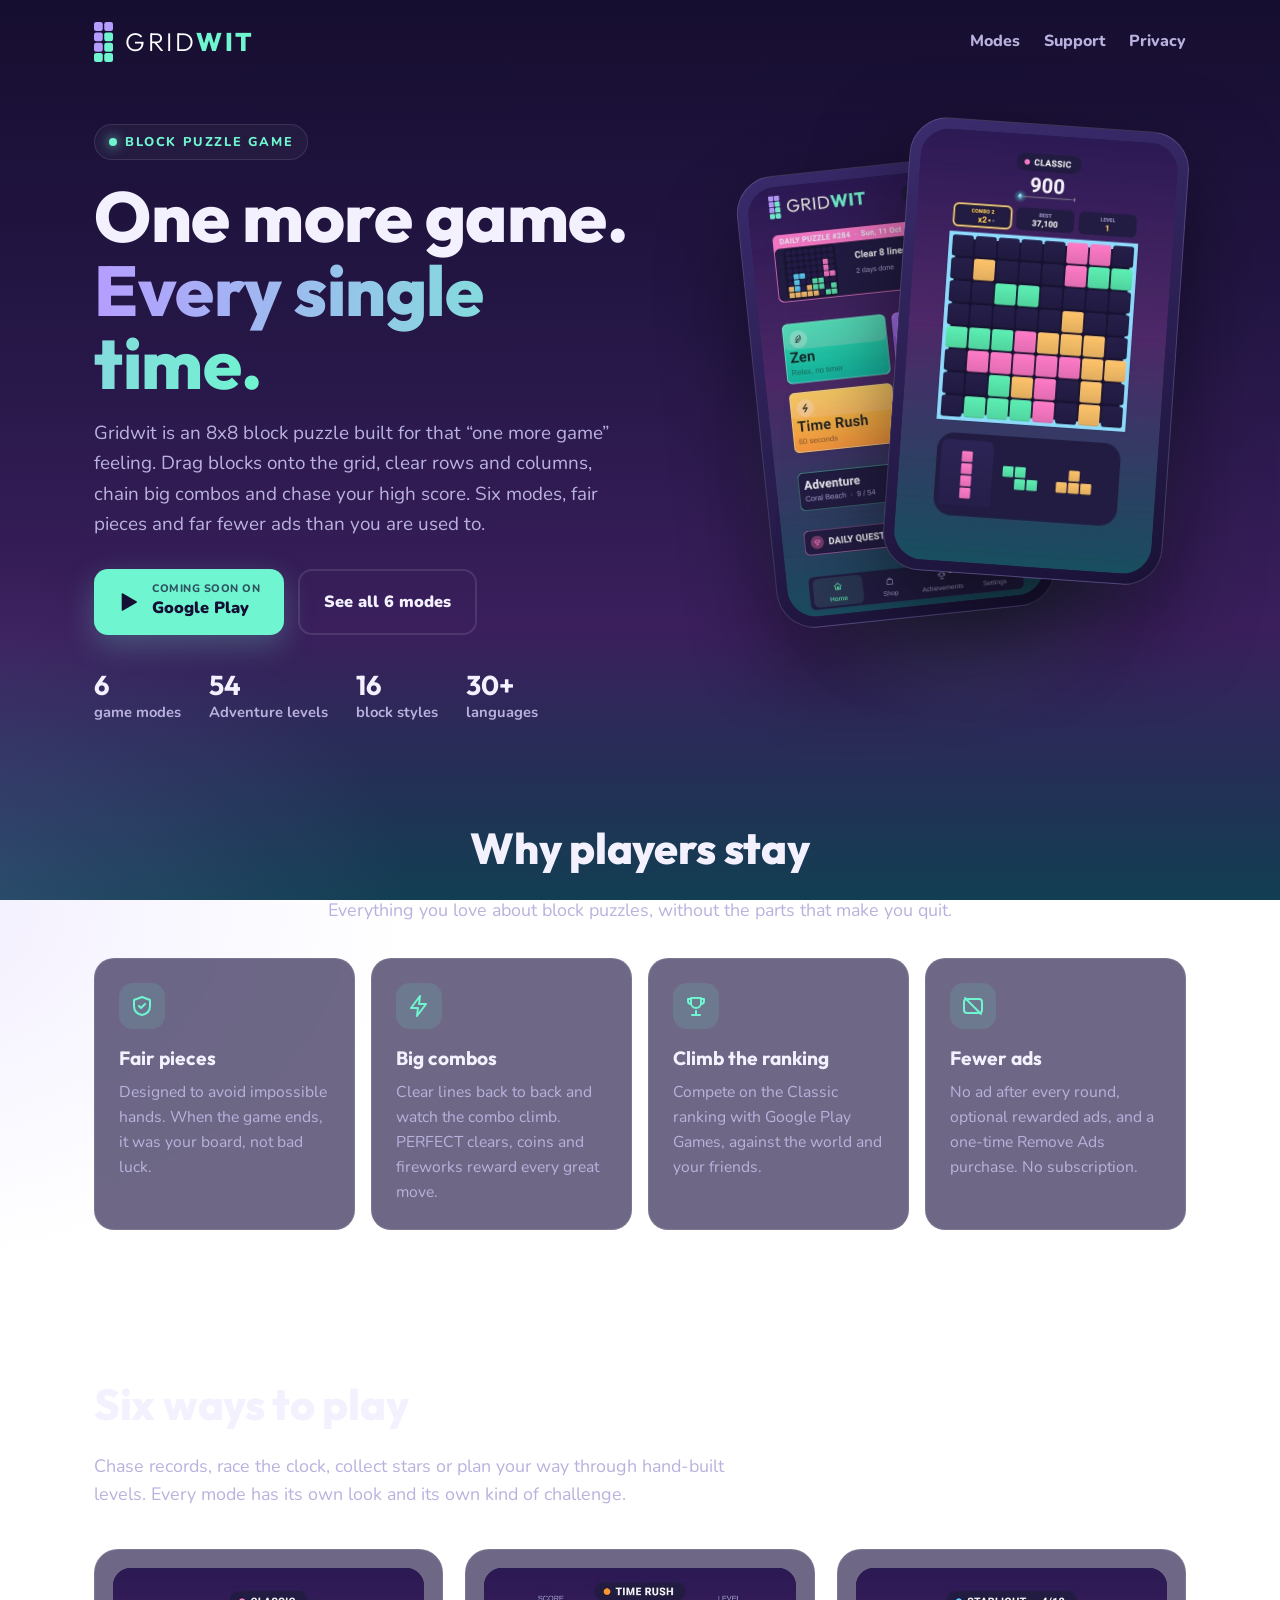
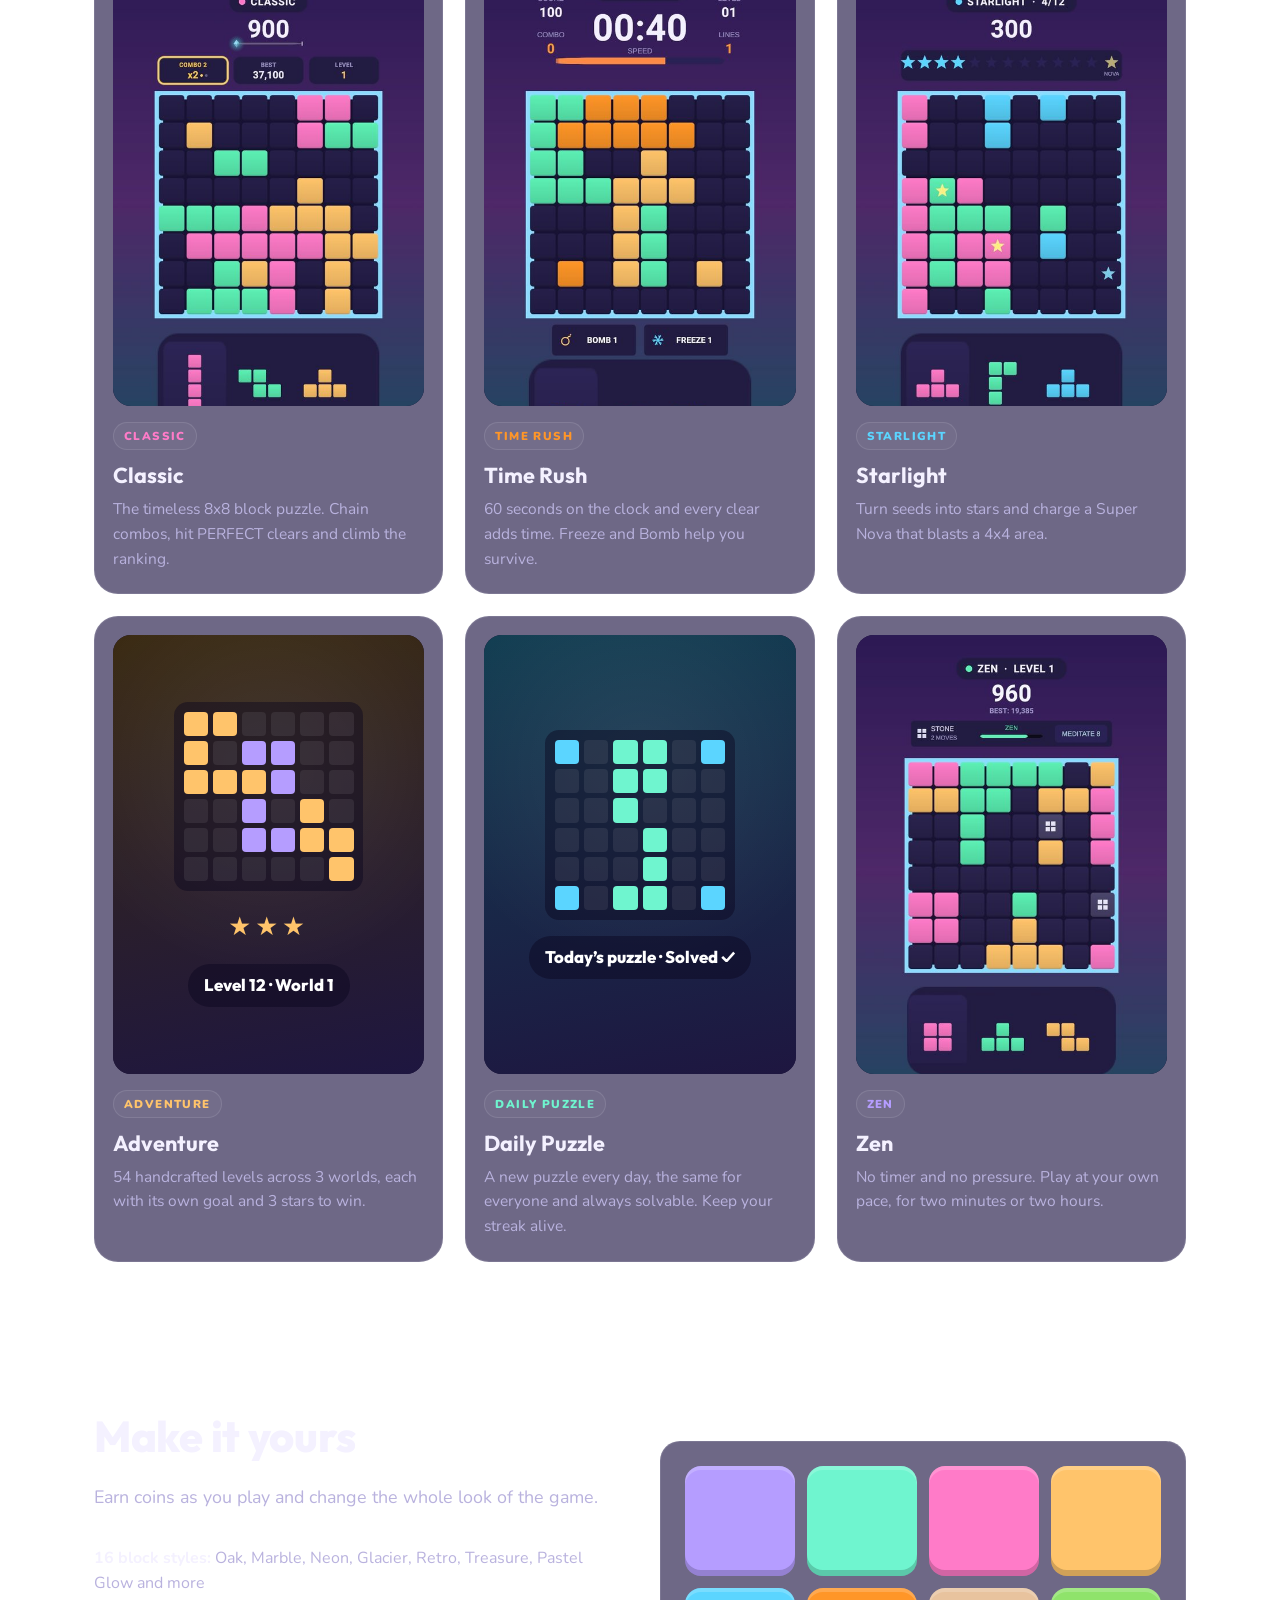
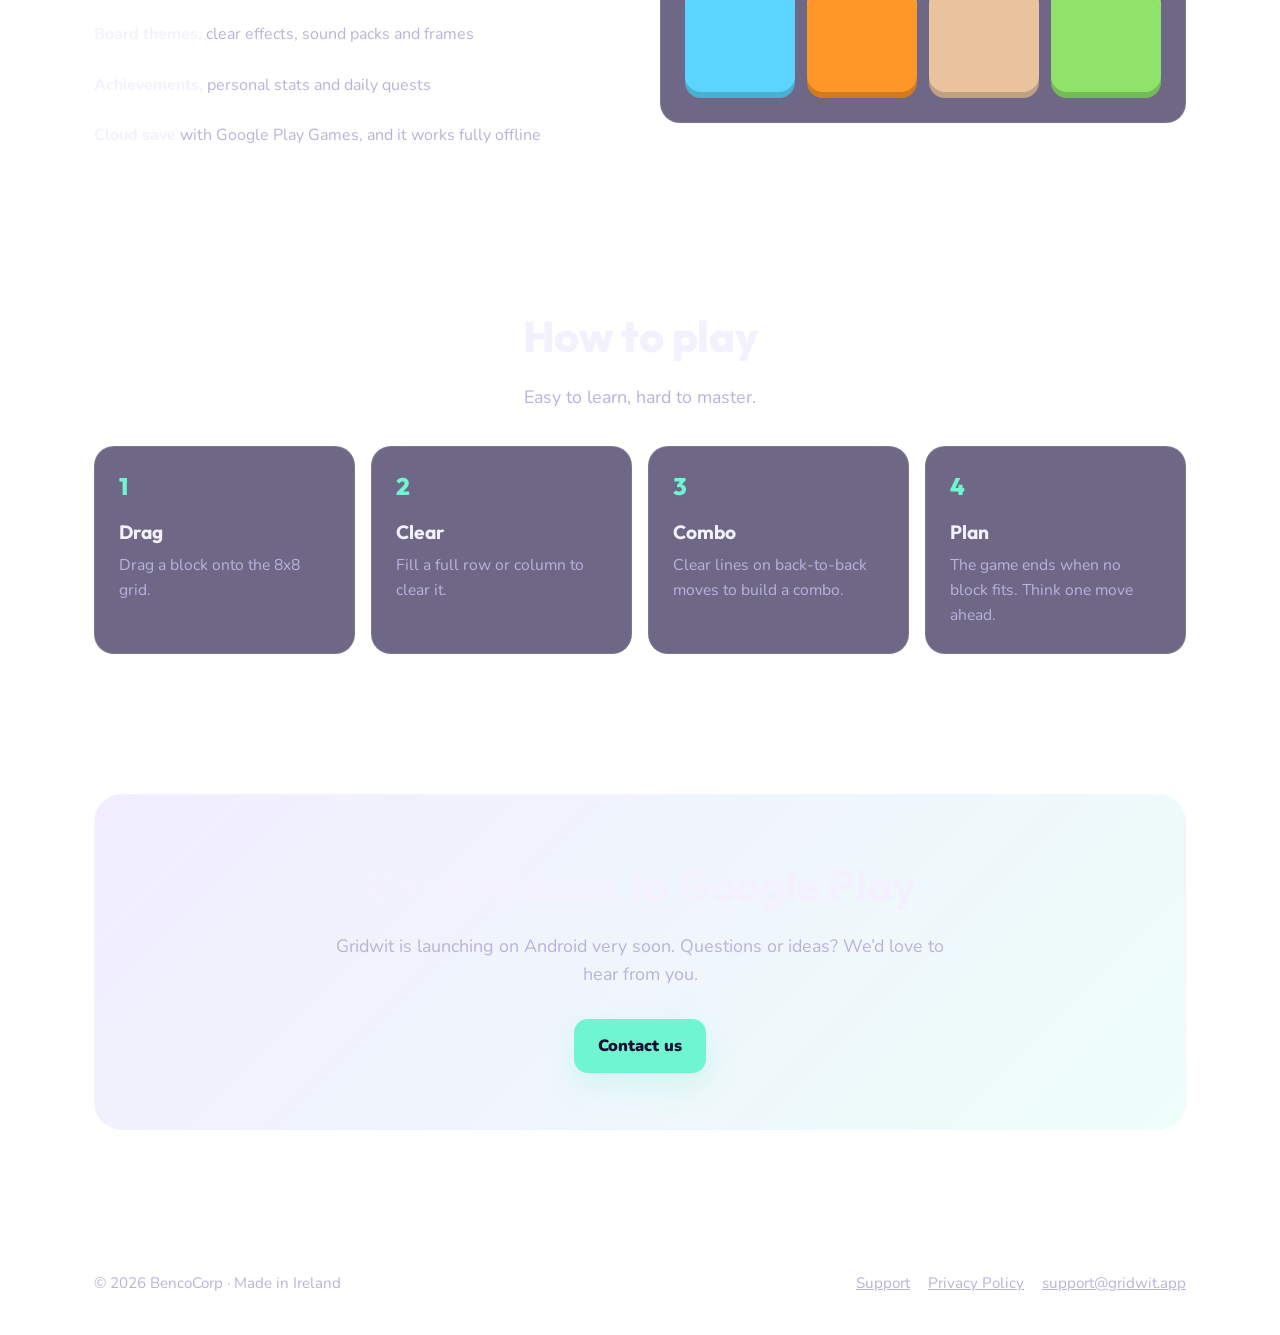
==== commit b920de25: "Add files via upload" ====
--- a/index.html
+++ b/index.html
@@ -2,10 +2,10 @@
 <html lang="en"><head><meta charset="utf-8"><meta name="viewport" content="width=device-width,initial-scale=1">
 <title>Gridwit: Block Puzzle Game</title><meta name="description" content="An 8x8 block puzzle with 6 modes, fair pieces, big combos, a ranking and far fewer ads. Coming soon to Google Play.">
 <link rel="canonical" href="https://gridwit.app/"><link rel="icon" href="/favicon.svg" type="image/svg+xml">
-<meta property="og:title" content="Gridwit: Block Puzzle Game"><meta property="og:description" content="6 modes, fair pieces, big combos. Fewer ads, new themes. Play offline anytime."><meta property="og:url" content="https://gridwit.app/"><meta property="og:image" content="https://gridwit.app/img/classic.jpg"><meta name="theme-color" content="#241645">
+<meta property="og:title" content="Gridwit: Block Puzzle Game"><meta property="og:description" content="6 modes, fair pieces, big combos. Fewer ads, new themes. Play offline anytime."><meta property="og:url" content="https://gridwit.app/"><meta property="og:image" content="https://gridwit.app/classic.jpg"><meta name="theme-color" content="#241645">
 <link rel="preconnect" href="https://fonts.googleapis.com"><link rel="preconnect" href="https://fonts.gstatic.com" crossorigin><link href="https://fonts.googleapis.com/css2?family=Nunito:wght@400;700;800;900&family=Outfit:wght@300;700;800&display=swap" rel="stylesheet">
 <link rel="stylesheet" href="/style.css"></head><body>
-<div class="wrap"><nav><a class="brand" href="/" aria-label="Gridwit home"><img src="/img/mark.svg" alt=""><span class="wordmark"><span>GRID</span><b>WIT</b></span></a>
+<div class="wrap"><nav><a class="brand" href="/" aria-label="Gridwit home"><img src="/mark.svg" alt=""><span class="wordmark"><span>GRID</span><b>WIT</b></span></a>
 <div class="navlinks"><a href="/#modes">Modes</a><a href="/support">Support</a><a href="/privacy">Privacy</a></div></nav></div>
 <main class="wrap">
 <div class="hero"><div><span class="eyebrow"><i></i>Block Puzzle Game</span>
@@ -13,7 +13,7 @@
 <p class="lead">Gridwit is an 8x8 block puzzle built for that “one more game” feeling. Drag blocks onto the grid, clear rows and columns, chain big combos and chase your high score. Six modes, fair pieces and far fewer ads than you are used to.</p>
 <div class="cta"><a class="btn btn-primary" href="#launch"><svg viewBox="0 0 24 24" fill="currentColor"><path d="M4 3.5v17a1 1 0 001.5.86l14.6-8.5a1 1 0 000-1.72L5.5 2.64A1 1 0 004 3.5z"/></svg><span><small>COMING SOON ON</small>Google Play</span></a><a class="btn btn-ghost" href="#modes">See all 6 modes</a></div>
 <div class="stats"><div><strong>6</strong>game modes</div><div><strong>54</strong>Adventure levels</div><div><strong>16</strong>block styles</div><div><strong>30+</strong>languages</div></div></div>
-<div class="phones" aria-hidden="true"><div class="glow"></div><div class="phone p1"><img src="/img/home.jpg" alt=""></div><div class="phone p2"><img src="/img/classic.jpg" alt=""></div></div></div>
+<div class="phones" aria-hidden="true"><div class="glow"></div><div class="phone p1"><img src="/home.jpg" alt=""></div><div class="phone p2"><img src="/classic.jpg" alt=""></div></div></div>
 <section class="center" style="padding-top:20px"><h2>Why players stay</h2><p class="sub">Everything you love about block puzzles, without the parts that make you quit.</p>
 <div class="feat" style="text-align:left">
 <div class="card"><div class="ico"><svg viewBox="0 0 24 24" fill="none" stroke="currentColor" stroke-width="2" stroke-linecap="round" stroke-linejoin="round"><path d="M12 3l8 3v6c0 5-3.5 8-8 9-4.5-1-8-4-8-9V6z"/><path d="M9 12l2 2 4-4"/></svg></div><h3>Fair pieces</h3><p>Designed to avoid impossible hands. When the game ends, it was your board, not bad luck.</p></div>
@@ -22,7 +22,7 @@
 <div class="card"><div class="ico"><svg viewBox="0 0 24 24" fill="none" stroke="currentColor" stroke-width="2" stroke-linecap="round" stroke-linejoin="round"><rect x="3" y="5" width="18" height="14" rx="3"/><path d="M4 4l16 16"/></svg></div><h3>Fewer ads</h3><p>No ad after every round, optional rewarded ads, and a one-time Remove Ads purchase. No subscription.</p></div>
 </div></section>
 <section id="modes"><h2>Six ways to play</h2><p class="sub">Chase records, race the clock, collect stars or plan your way through hand-built levels. Every mode has its own look and its own kind of challenge.</p>
-<div class="modes"><article class="mode" id="mode-classic"><div class="shot"><img src="/img/classic.jpg" alt="Gridwit Classic mode" loading="lazy"></div><span class="tag" style="color:#FF7BC8">Classic</span><h3>Classic</h3><p>The timeless 8x8 block puzzle. Chain combos, hit PERFECT clears and climb the ranking.</p></article><article class="mode" id="mode-rush"><div class="shot"><img src="/img/rush.jpg" alt="Gridwit Time Rush mode" loading="lazy"></div><span class="tag" style="color:#FF9628">Time Rush</span><h3>Time Rush</h3><p>60 seconds on the clock and every clear adds time. Freeze and Bomb help you survive.</p></article><article class="mode" id="mode-starlight"><div class="shot"><img src="/img/starlight.jpg" alt="Gridwit Starlight mode" loading="lazy"></div><span class="tag" style="color:#5BD5FF">Starlight</span><h3>Starlight</h3><p>Turn seeds into stars and charge a Super Nova that blasts a 4x4 area.</p></article><article class="mode" id="mode-adventure"><div class="shot"><div class="art" style="--a1:#3A2A12;--a2:#1E1640;--c1:#FFC46B;--c2:#B59DFF"><div class="mini"><i class="f"></i><i class="f"></i><i></i><i></i><i></i><i></i><i class="f"></i><i></i><i class="g"></i><i class="g"></i><i></i><i></i><i class="f"></i><i class="f"></i><i class="f"></i><i class="g"></i><i></i><i></i><i></i><i></i><i class="g"></i><i></i><i class="f"></i><i></i><i></i><i></i><i class="g"></i><i class="g"></i><i class="f"></i><i class="f"></i><i></i><i></i><i></i><i></i><i></i><i class="f"></i></div><div class="stars">★★★</div><div class="badge">Level 12 · World 1</div></div></div><span class="tag" style="color:#FFC46B">Adventure</span><h3>Adventure</h3><p>54 handcrafted levels across 3 worlds, each with its own goal and 3 stars to win.</p></article><article class="mode" id="mode-daily"><div class="shot"><div class="art" style="--a1:#123E52;--a2:#1E1640;--c1:#6FF5CF;--c2:#5BD5FF"><div class="mini"><i class="g"></i><i></i><i class="f"></i><i class="f"></i><i></i><i class="g"></i><i></i><i></i><i class="f"></i><i class="f"></i><i></i><i></i><i></i><i></i><i class="f"></i><i></i><i></i><i></i><i></i><i></i><i></i><i class="f"></i><i></i><i></i><i></i><i></i><i></i><i class="f"></i><i></i><i></i><i class="g"></i><i></i><i class="f"></i><i class="f"></i><i></i><i class="g"></i></div><div class="badge">Today’s puzzle · Solved ✓</div></div></div><span class="tag" style="color:#6FF5CF">Daily Puzzle</span><h3>Daily Puzzle</h3><p>A new puzzle every day, the same for everyone and always solvable. Keep your streak alive.</p></article><article class="mode" id="mode-zen"><div class="shot"><img src="/img/zen.jpg" alt="Gridwit Zen mode" loading="lazy"></div><span class="tag" style="color:#B59DFF">Zen</span><h3>Zen</h3><p>No timer and no pressure. Play at your own pace, for two minutes or two hours.</p></article></div></section>
+<div class="modes"><article class="mode" id="mode-classic"><div class="shot"><img src="/classic.jpg" alt="Gridwit Classic mode" loading="lazy"></div><span class="tag" style="color:#FF7BC8">Classic</span><h3>Classic</h3><p>The timeless 8x8 block puzzle. Chain combos, hit PERFECT clears and climb the ranking.</p></article><article class="mode" id="mode-rush"><div class="shot"><img src="/rush.jpg" alt="Gridwit Time Rush mode" loading="lazy"></div><span class="tag" style="color:#FF9628">Time Rush</span><h3>Time Rush</h3><p>60 seconds on the clock and every clear adds time. Freeze and Bomb help you survive.</p></article><article class="mode" id="mode-starlight"><div class="shot"><img src="/starlight.jpg" alt="Gridwit Starlight mode" loading="lazy"></div><span class="tag" style="color:#5BD5FF">Starlight</span><h3>Starlight</h3><p>Turn seeds into stars and charge a Super Nova that blasts a 4x4 area.</p></article><article class="mode" id="mode-adventure"><div class="shot"><div class="art" style="--a1:#3A2A12;--a2:#1E1640;--c1:#FFC46B;--c2:#B59DFF"><div class="mini"><i class="f"></i><i class="f"></i><i></i><i></i><i></i><i></i><i class="f"></i><i></i><i class="g"></i><i class="g"></i><i></i><i></i><i class="f"></i><i class="f"></i><i class="f"></i><i class="g"></i><i></i><i></i><i></i><i></i><i class="g"></i><i></i><i class="f"></i><i></i><i></i><i></i><i class="g"></i><i class="g"></i><i class="f"></i><i class="f"></i><i></i><i></i><i></i><i></i><i></i><i class="f"></i></div><div class="stars">★★★</div><div class="badge">Level 12 · World 1</div></div></div><span class="tag" style="color:#FFC46B">Adventure</span><h3>Adventure</h3><p>54 handcrafted levels across 3 worlds, each with its own goal and 3 stars to win.</p></article><article class="mode" id="mode-daily"><div class="shot"><div class="art" style="--a1:#123E52;--a2:#1E1640;--c1:#6FF5CF;--c2:#5BD5FF"><div class="mini"><i class="g"></i><i></i><i class="f"></i><i class="f"></i><i></i><i class="g"></i><i></i><i></i><i class="f"></i><i class="f"></i><i></i><i></i><i></i><i></i><i class="f"></i><i></i><i></i><i></i><i></i><i></i><i></i><i class="f"></i><i></i><i></i><i></i><i></i><i></i><i class="f"></i><i></i><i></i><i class="g"></i><i></i><i class="f"></i><i class="f"></i><i></i><i class="g"></i></div><div class="badge">Today’s puzzle · Solved ✓</div></div></div><span class="tag" style="color:#6FF5CF">Daily Puzzle</span><h3>Daily Puzzle</h3><p>A new puzzle every day, the same for everyone and always solvable. Keep your streak alive.</p></article><article class="mode" id="mode-zen"><div class="shot"><img src="/zen.jpg" alt="Gridwit Zen mode" loading="lazy"></div><span class="tag" style="color:#B59DFF">Zen</span><h3>Zen</h3><p>No timer and no pressure. Play at your own pace, for two minutes or two hours.</p></article></div></section>
 <section><div class="split"><div><h2>Make it yours</h2><p class="sub">Earn coins as you play and change the whole look of the game.</p>
 <ul class="list"><li><strong>16 block styles:</strong> Oak, Marble, Neon, Glacier, Retro, Treasure, Pastel Glow and more</li><li><strong>Board themes,</strong> clear effects, sound packs and frames</li><li><strong>Achievements,</strong> personal stats and daily quests</li><li><strong>Cloud save</strong> with Google Play Games, and it works fully offline</li></ul></div>
 <div class="card"><div class="swatches"><div class="sw" style="background:#B59DFF"></div><div class="sw" style="background:#6FF5CF"></div><div class="sw" style="background:#FF7BC8"></div><div class="sw" style="background:#FFC46B"></div><div class="sw" style="background:#5BD5FF"></div><div class="sw" style="background:#FF9628"></div><div class="sw" style="background:#E8C39E"></div><div class="sw" style="background:#8FE36B"></div></div></div></div></section>
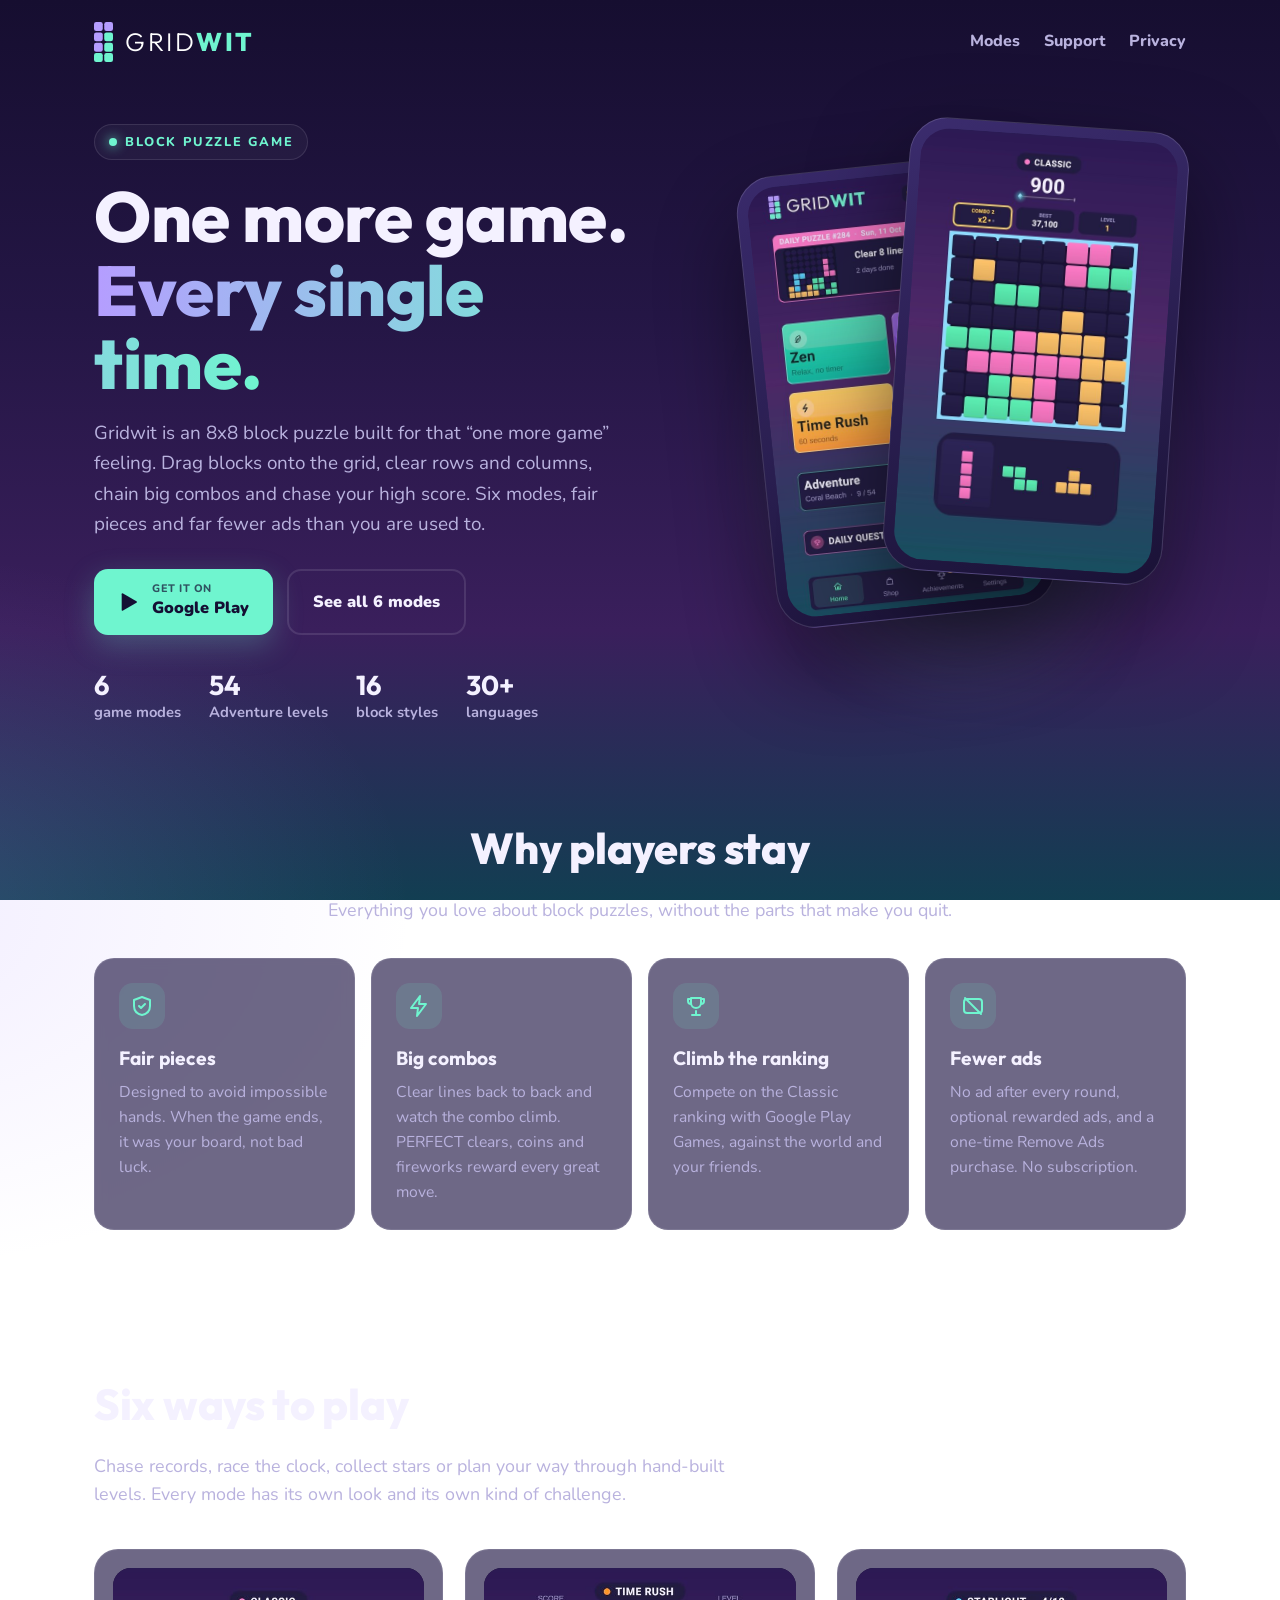
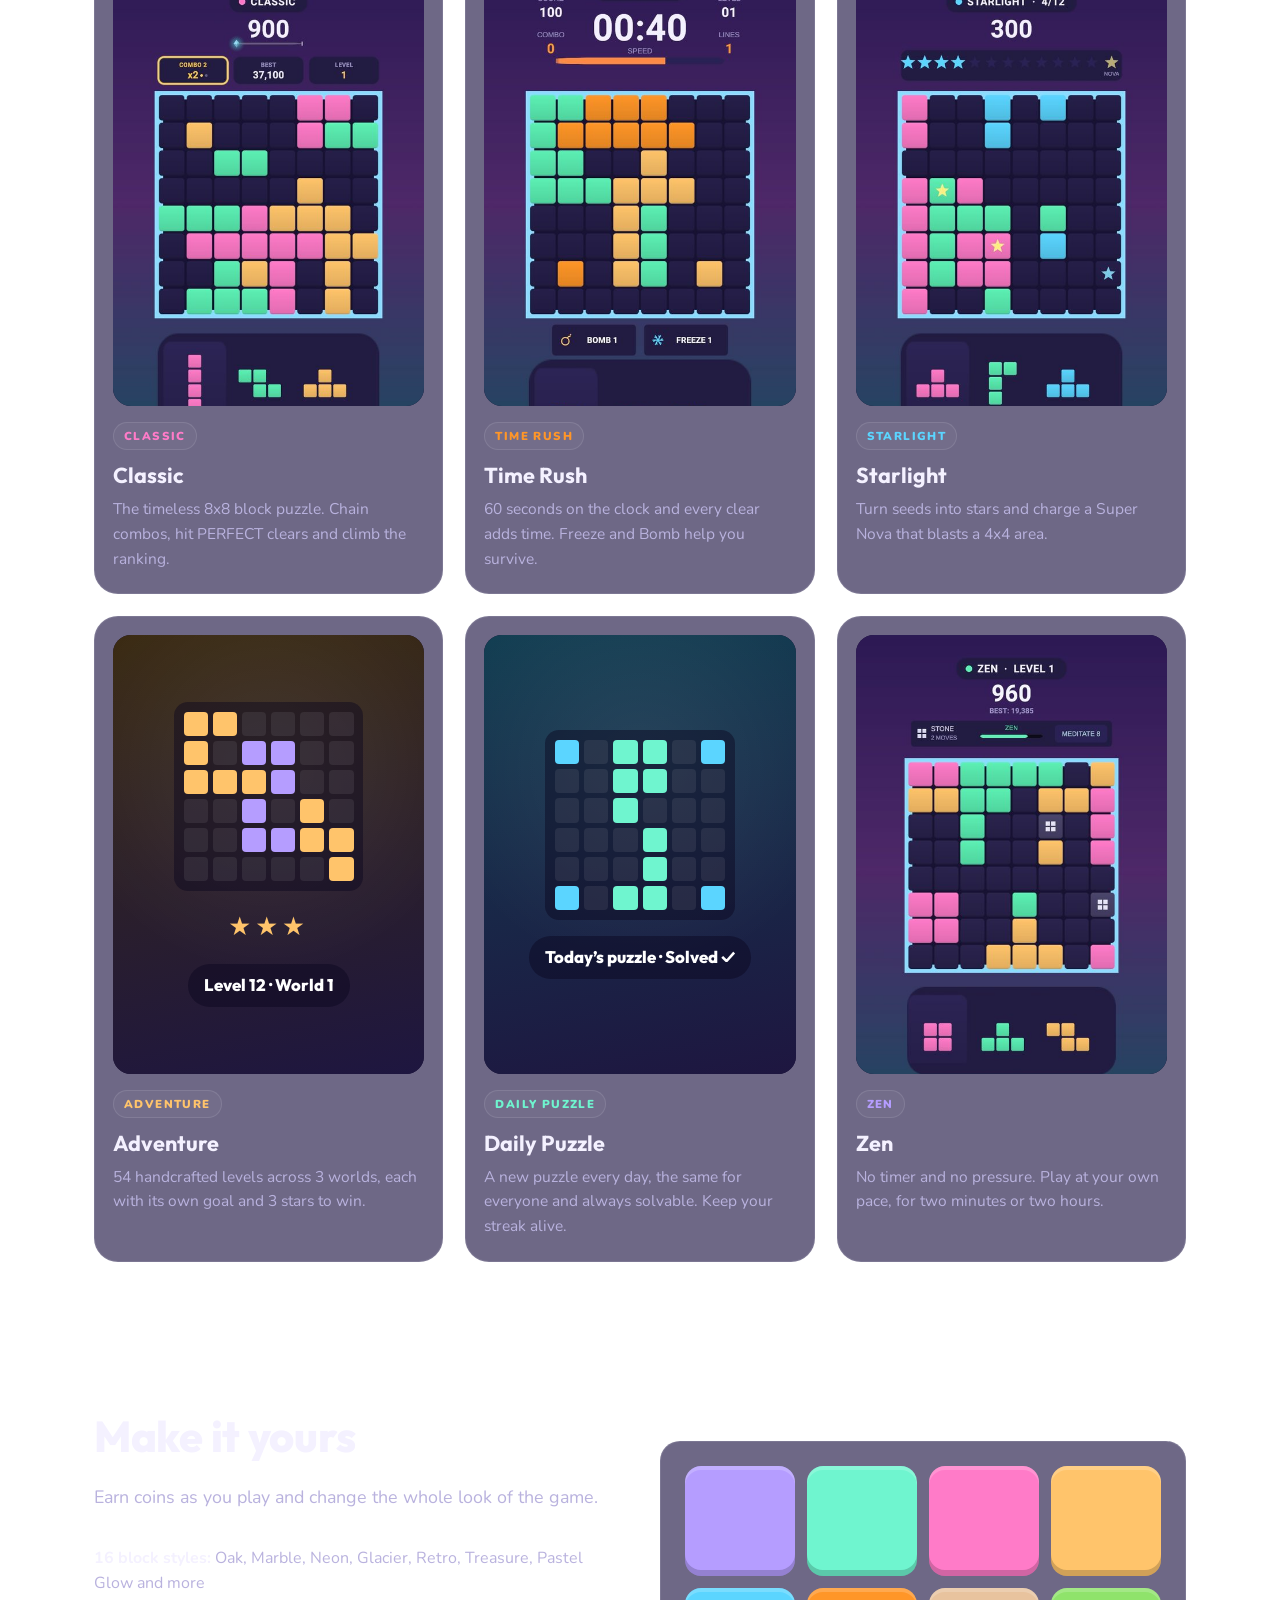
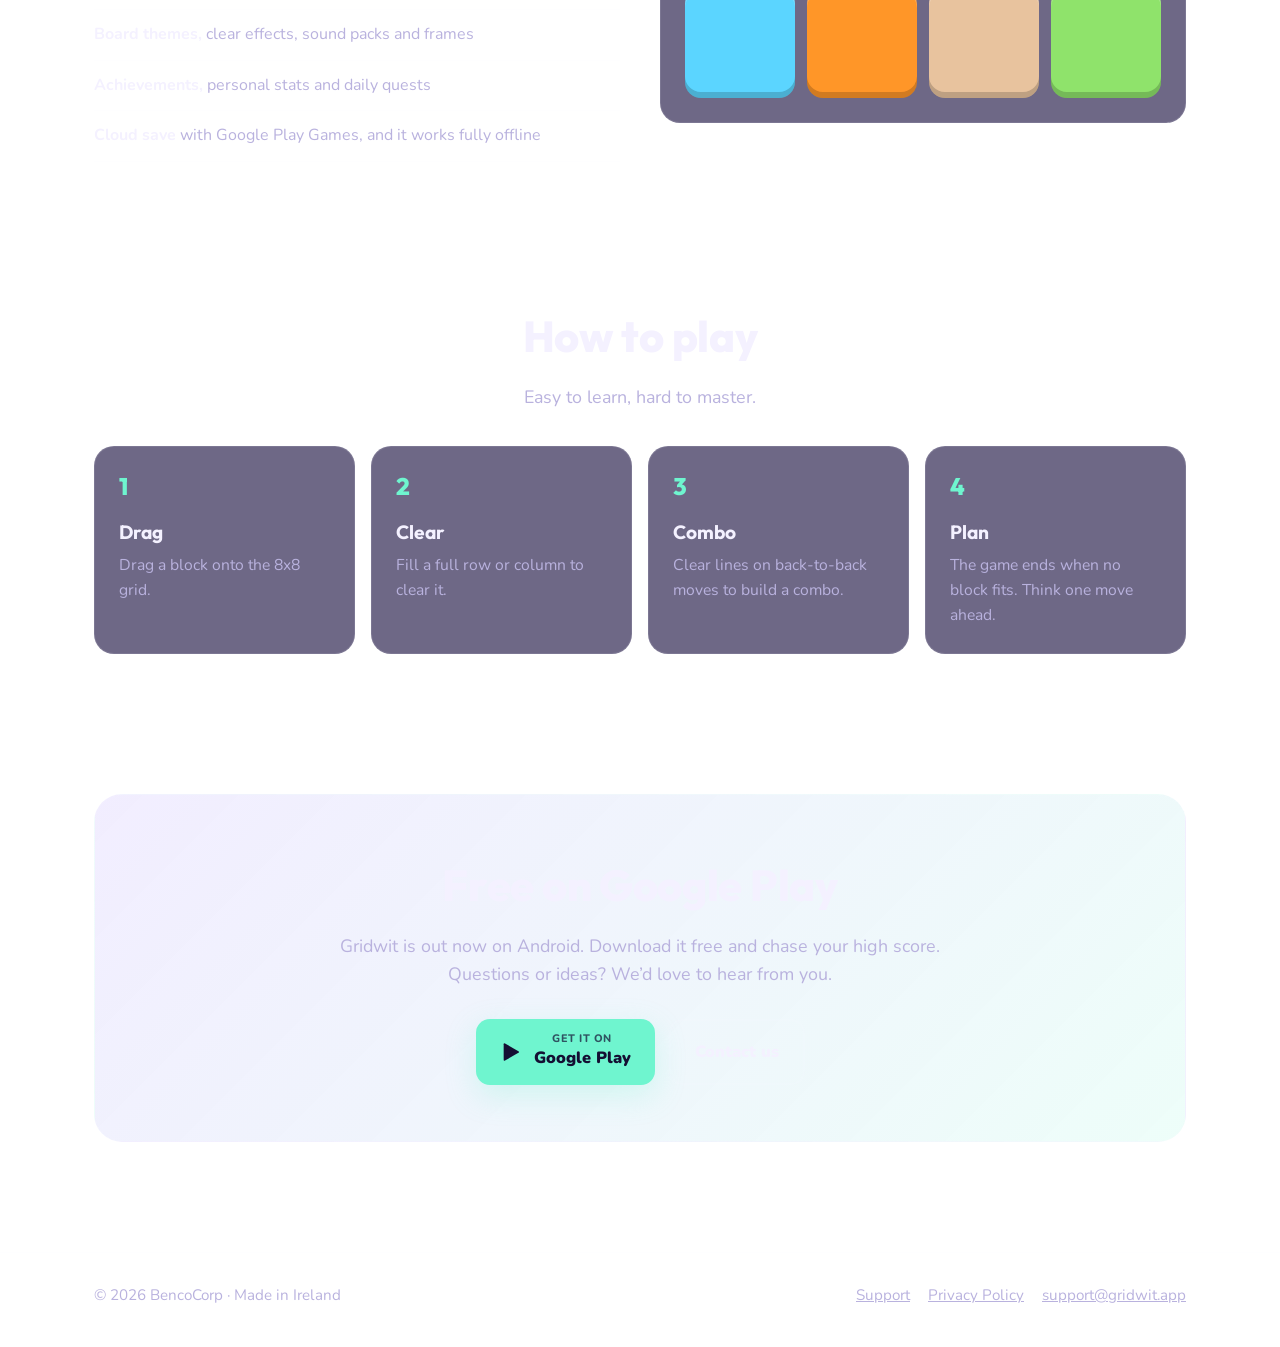
==== commit aa28ea2b: "Add files via upload" ====
--- a/index.html
+++ b/index.html
@@ -1,6 +1,6 @@
 <!doctype html>
 <html lang="en"><head><meta charset="utf-8"><meta name="viewport" content="width=device-width,initial-scale=1">
-<title>Gridwit: Block Puzzle Game</title><meta name="description" content="An 8x8 block puzzle with 6 modes, fair pieces, big combos, a ranking and far fewer ads. Coming soon to Google Play.">
+<title>Gridwit: Block Puzzle Game</title><meta name="description" content="An 8x8 block puzzle with 6 modes, fair pieces, big combos, a ranking and far fewer ads. Free on Google Play.">
 <link rel="canonical" href="https://gridwit.app/"><link rel="icon" href="/favicon.svg" type="image/svg+xml">
 <meta property="og:title" content="Gridwit: Block Puzzle Game"><meta property="og:description" content="6 modes, fair pieces, big combos. Fewer ads, new themes. Play offline anytime."><meta property="og:url" content="https://gridwit.app/"><meta property="og:image" content="https://gridwit.app/classic.jpg"><meta name="theme-color" content="#241645">
 <link rel="preconnect" href="https://fonts.googleapis.com"><link rel="preconnect" href="https://fonts.gstatic.com" crossorigin><link href="https://fonts.googleapis.com/css2?family=Nunito:wght@400;700;800;900&family=Outfit:wght@300;700;800&display=swap" rel="stylesheet">
@@ -11,7 +11,7 @@
 <div class="hero"><div><span class="eyebrow"><i></i>Block Puzzle Game</span>
 <h1>One more game.<br><em>Every single time.</em></h1>
 <p class="lead">Gridwit is an 8x8 block puzzle built for that “one more game” feeling. Drag blocks onto the grid, clear rows and columns, chain big combos and chase your high score. Six modes, fair pieces and far fewer ads than you are used to.</p>
-<div class="cta"><a class="btn btn-primary" href="#launch"><svg viewBox="0 0 24 24" fill="currentColor"><path d="M4 3.5v17a1 1 0 001.5.86l14.6-8.5a1 1 0 000-1.72L5.5 2.64A1 1 0 004 3.5z"/></svg><span><small>COMING SOON ON</small>Google Play</span></a><a class="btn btn-ghost" href="#modes">See all 6 modes</a></div>
+<div class="cta"><a class="btn btn-primary" href="https://play.google.com/store/apps/details?id=com.bencocorp.gridwit" target="_blank" rel="noopener"><svg viewBox="0 0 24 24" fill="currentColor"><path d="M4 3.5v17a1 1 0 001.5.86l14.6-8.5a1 1 0 000-1.72L5.5 2.64A1 1 0 004 3.5z"/></svg><span><small>GET IT ON</small>Google Play</span></a><a class="btn btn-ghost" href="#modes">See all 6 modes</a></div>
 <div class="stats"><div><strong>6</strong>game modes</div><div><strong>54</strong>Adventure levels</div><div><strong>16</strong>block styles</div><div><strong>30+</strong>languages</div></div></div>
 <div class="phones" aria-hidden="true"><div class="glow"></div><div class="phone p1"><img src="/home.jpg" alt=""></div><div class="phone p2"><img src="/classic.jpg" alt=""></div></div></div>
 <section class="center" style="padding-top:20px"><h2>Why players stay</h2><p class="sub">Everything you love about block puzzles, without the parts that make you quit.</p>
@@ -28,7 +28,7 @@
 <div class="card"><div class="swatches"><div class="sw" style="background:#B59DFF"></div><div class="sw" style="background:#6FF5CF"></div><div class="sw" style="background:#FF7BC8"></div><div class="sw" style="background:#FFC46B"></div><div class="sw" style="background:#5BD5FF"></div><div class="sw" style="background:#FF9628"></div><div class="sw" style="background:#E8C39E"></div><div class="sw" style="background:#8FE36B"></div></div></div></div></section>
 <section class="center"><h2>How to play</h2><p class="sub">Easy to learn, hard to master.</p>
 <div class="steps" style="text-align:left"><div class="card"><h3>Drag</h3><p>Drag a block onto the 8x8 grid.</p></div><div class="card"><h3>Clear</h3><p>Fill a full row or column to clear it.</p></div><div class="card"><h3>Combo</h3><p>Clear lines on back-to-back moves to build a combo.</p></div><div class="card"><h3>Plan</h3><p>The game ends when no block fits. Think one move ahead.</p></div></div></section>
-<section id="launch"><div class="banner"><h2>Coming soon to Google Play</h2><p class="sub" style="margin:0 auto">Gridwit is launching on Android very soon. Questions or ideas? We’d love to hear from you.</p>
-<div class="cta"><a class="btn btn-primary" href="mailto:support@gridwit.app?subject=Gridwit">Contact us</a></div></div></section>
+<section id="launch"><div class="banner"><h2>Free on Google Play</h2><p class="sub" style="margin:0 auto">Gridwit is out now on Android. Download it free and chase your high score. Questions or ideas? We’d love to hear from you.</p>
+<div class="cta"><a class="btn btn-primary" href="https://play.google.com/store/apps/details?id=com.bencocorp.gridwit" target="_blank" rel="noopener"><svg viewBox="0 0 24 24" fill="currentColor"><path d="M4 3.5v17a1 1 0 001.5.86l14.6-8.5a1 1 0 000-1.72L5.5 2.64A1 1 0 004 3.5z"/></svg><span><small>GET IT ON</small>Google Play</span></a><a class="btn btn-ghost" href="mailto:support@gridwit.app?subject=Gridwit">Contact us</a></div></div></section>
 </main><footer><div class="wrap"><span>© 2026 BencoCorp · Made in Ireland</span>
 <span><a href="/support">Support</a><a href="/privacy">Privacy Policy</a><a href="mailto:support@gridwit.app">support@gridwit.app</a></span></div></footer></body></html>
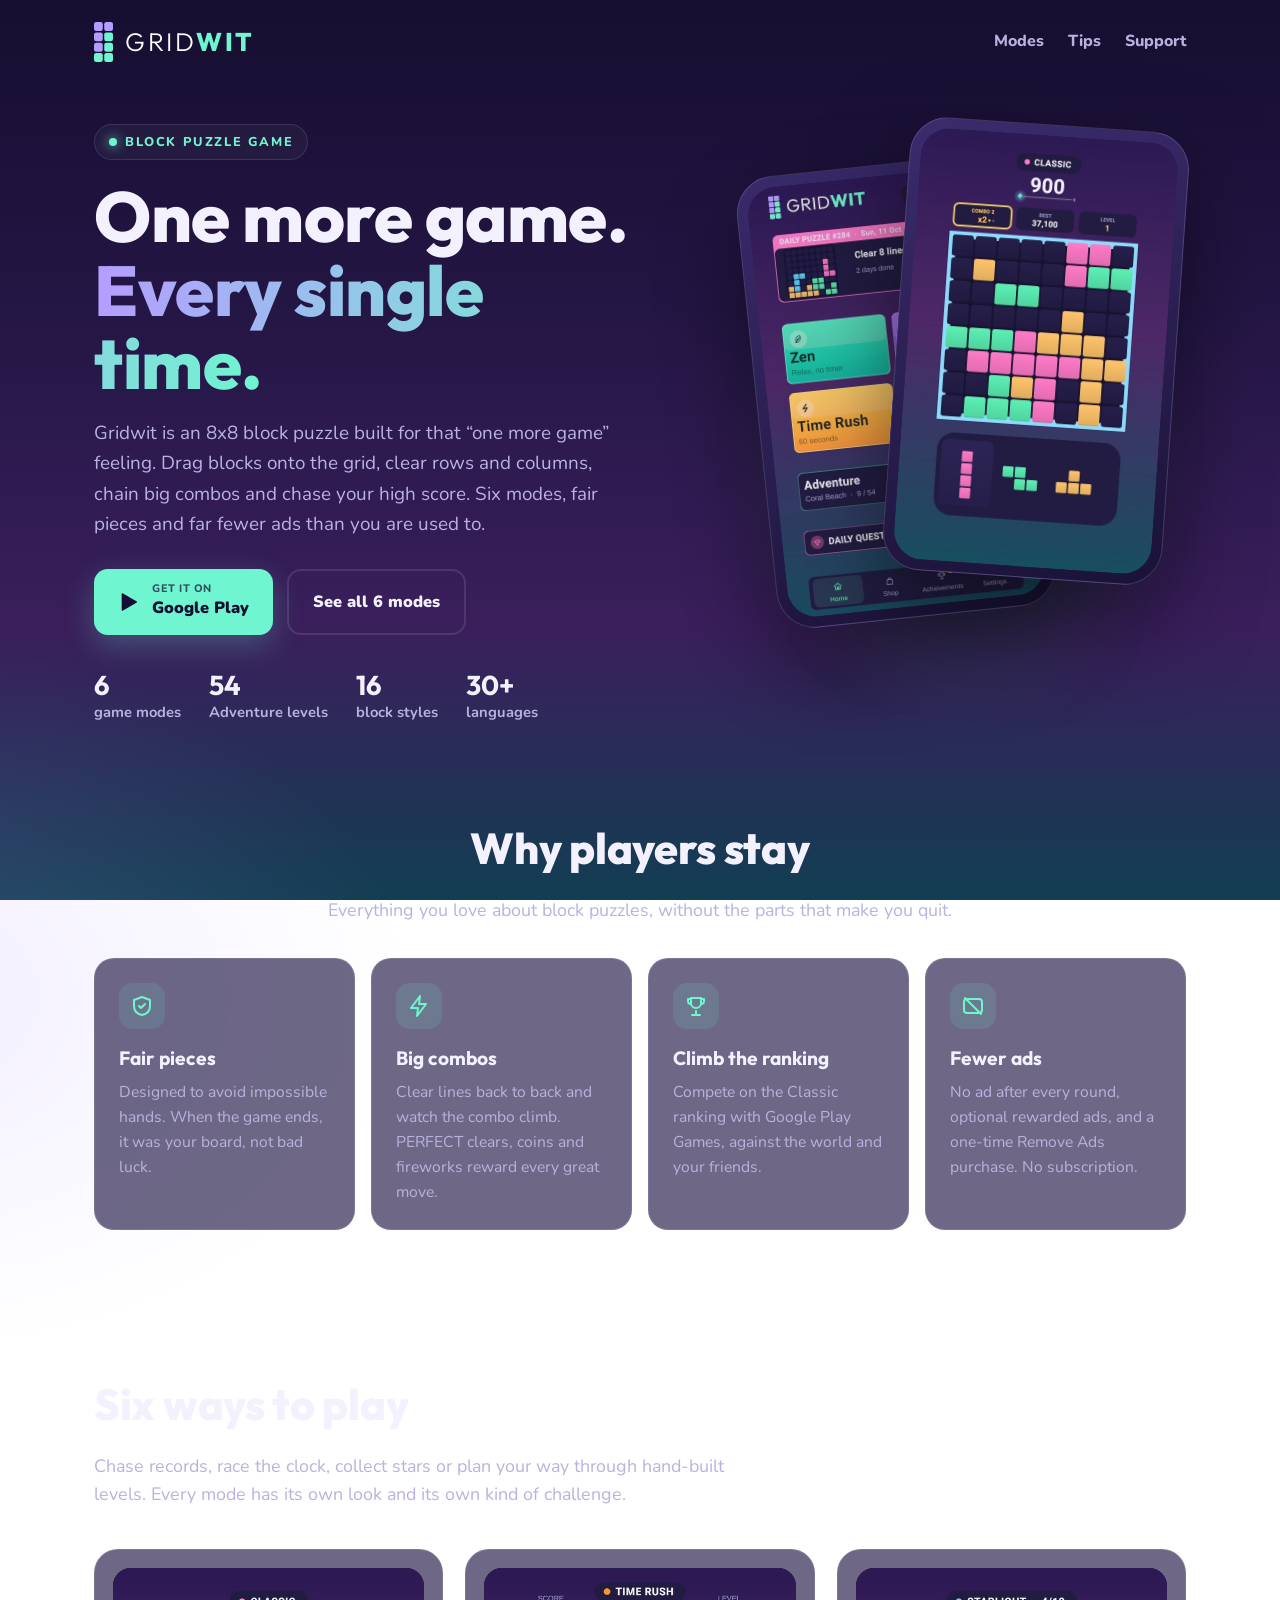
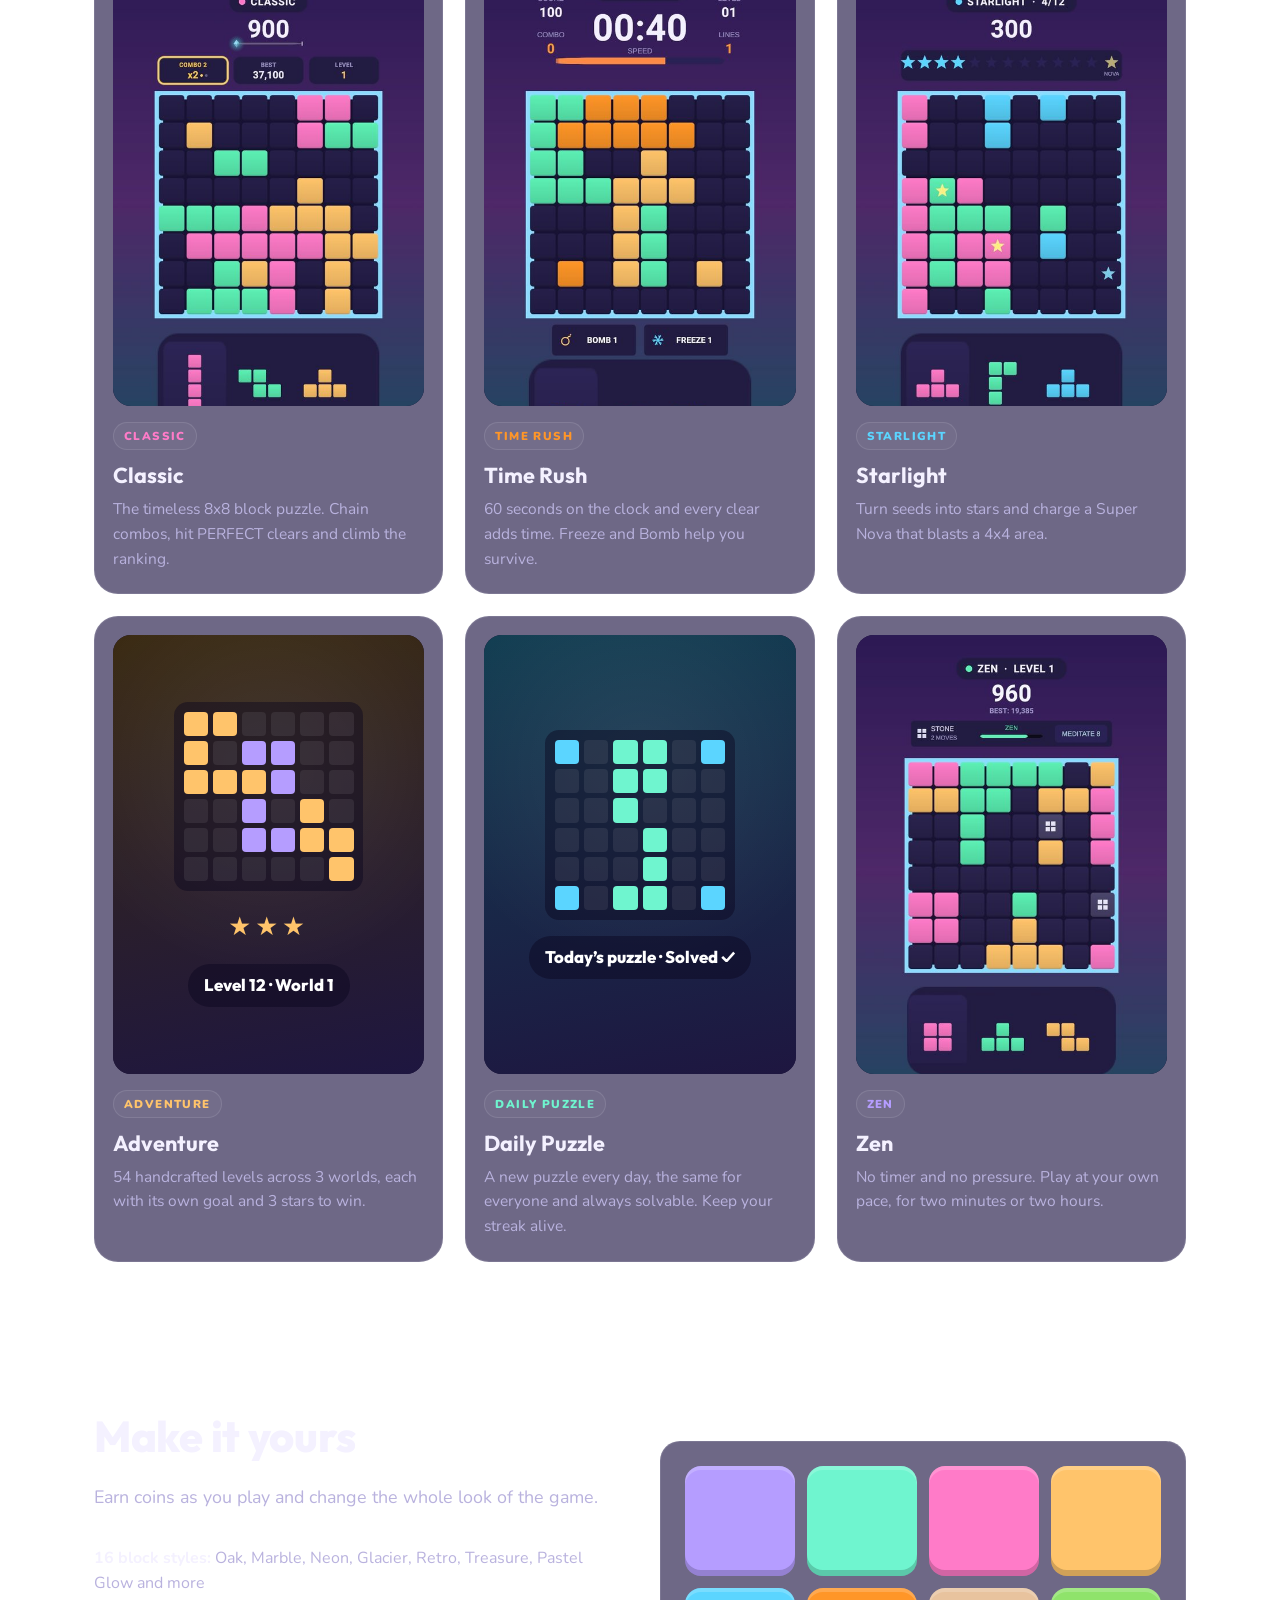
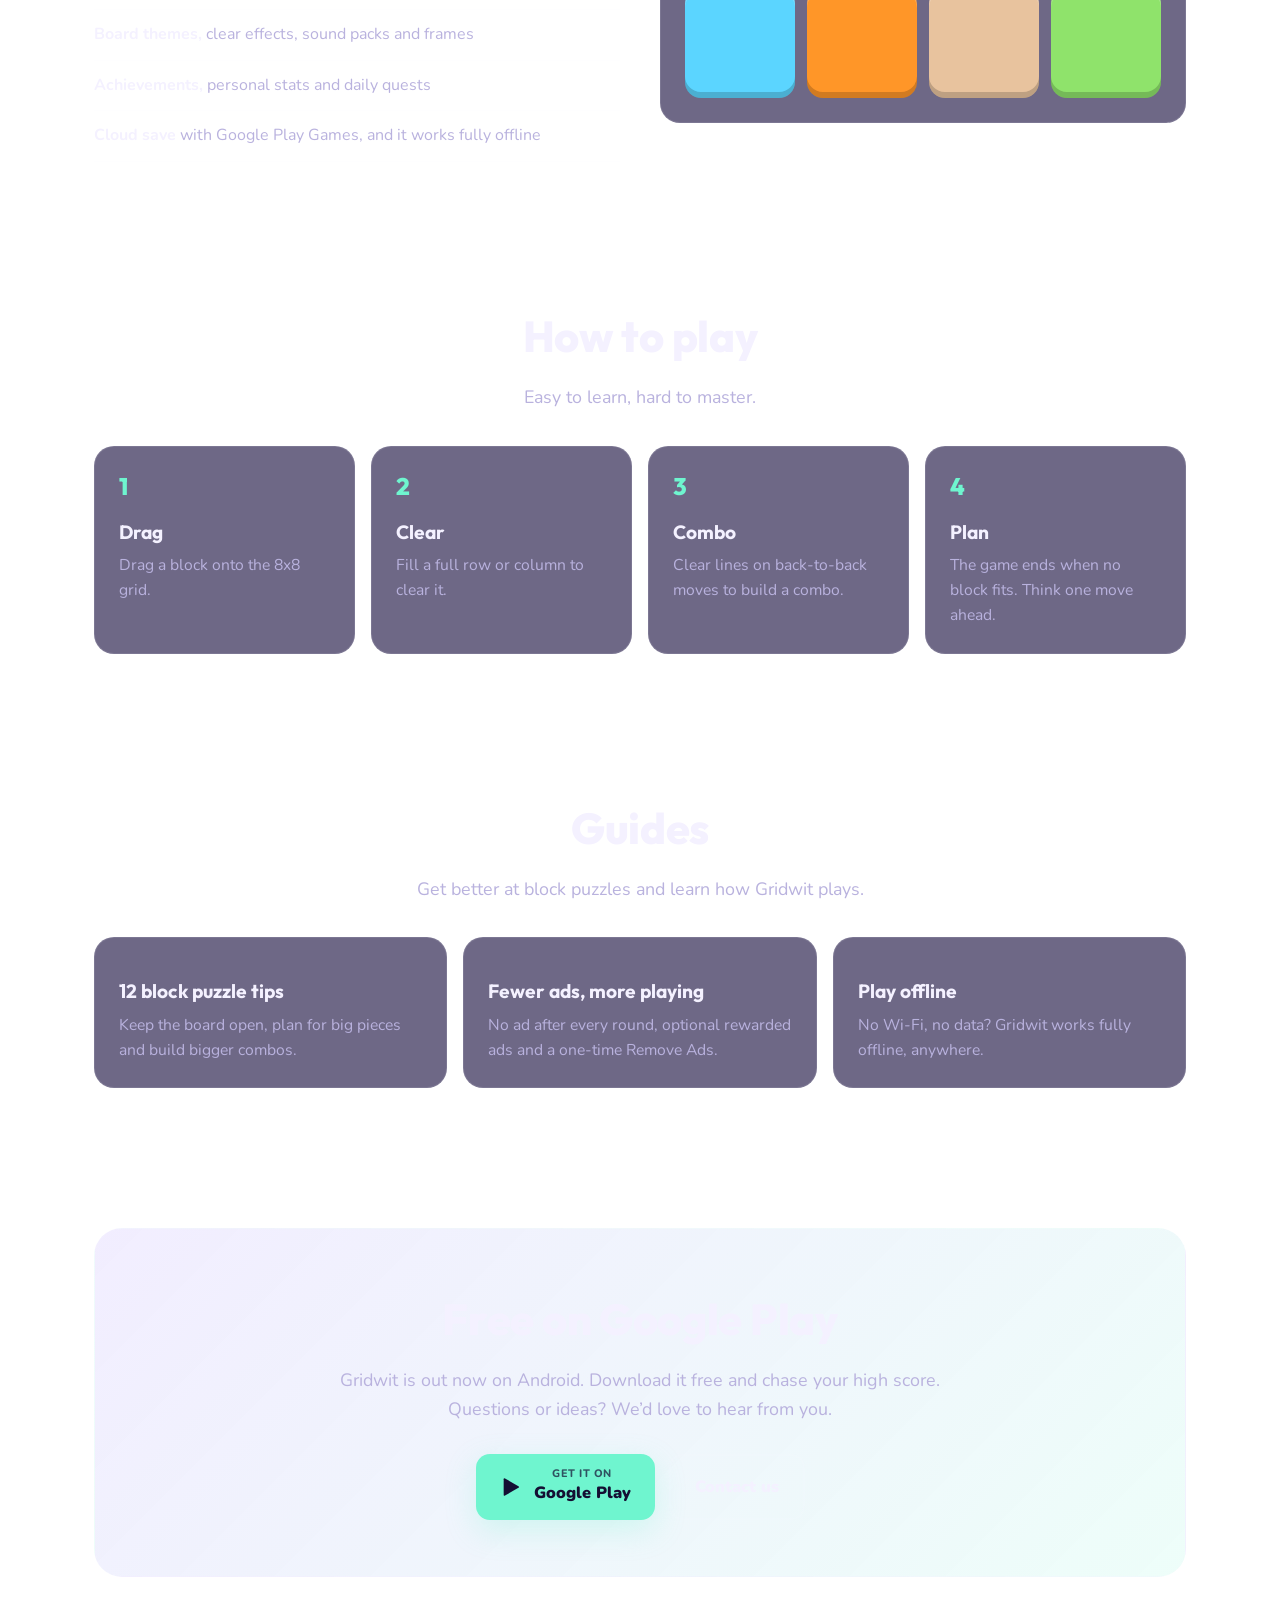
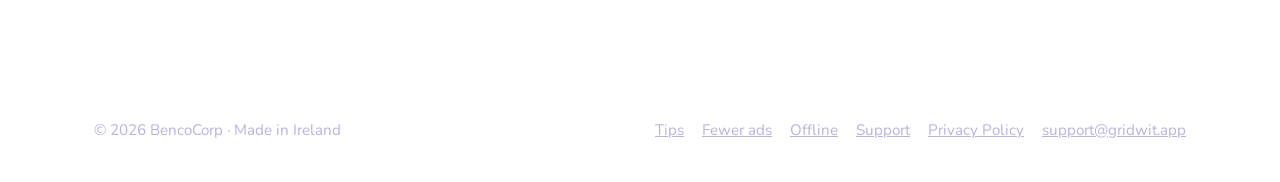
==== commit 8b539c24: "Add files via upload" ====
--- a/index.html
+++ b/index.html
@@ -1,12 +1,25 @@
 <!doctype html>
-<html lang="en"><head><meta charset="utf-8"><meta name="viewport" content="width=device-width,initial-scale=1">
+<html lang="en"><head><meta charset="utf-8"><meta name="google-site-verification" content="dZQnkuSB68NML9QA8VQ5U6P2RXbfRo1m6HtDWyMpmXk">
+<meta name="viewport" content="width=device-width,initial-scale=1">
 <title>Gridwit: Block Puzzle Game</title><meta name="description" content="An 8x8 block puzzle with 6 modes, fair pieces, big combos, a ranking and far fewer ads. Free on Google Play.">
 <link rel="canonical" href="https://gridwit.app/"><link rel="icon" href="/favicon.svg" type="image/svg+xml">
-<meta property="og:title" content="Gridwit: Block Puzzle Game"><meta property="og:description" content="6 modes, fair pieces, big combos. Fewer ads, new themes. Play offline anytime."><meta property="og:url" content="https://gridwit.app/"><meta property="og:image" content="https://gridwit.app/classic.jpg"><meta name="theme-color" content="#241645">
+<meta property="og:title" content="Gridwit: Block Puzzle Game"><meta property="og:description" content="6 modes, fair pieces, big combos. Fewer ads, new themes. Play offline anytime."><meta property="og:url" content="https://gridwit.app/"><meta property="og:image" content="https://gridwit.app/og-image.jpg">
+<meta property="og:image:width" content="1200">
+<meta property="og:image:height" content="628">
+<meta property="og:type" content="website">
+<meta property="og:site_name" content="Gridwit">
+<meta name="twitter:card" content="summary_large_image">
+<meta name="twitter:title" content="Gridwit: Block Puzzle Game">
+<meta name="twitter:description" content="6 modes, fair pieces, big combos. Fewer ads, new themes. Play offline anytime.">
+<meta name="twitter:image" content="https://gridwit.app/og-image.jpg"><meta name="theme-color" content="#241645">
 <link rel="preconnect" href="https://fonts.googleapis.com"><link rel="preconnect" href="https://fonts.gstatic.com" crossorigin><link href="https://fonts.googleapis.com/css2?family=Nunito:wght@400;700;800;900&family=Outfit:wght@300;700;800&display=swap" rel="stylesheet">
-<link rel="stylesheet" href="/style.css"></head><body>
+<link rel="stylesheet" href="/style.css">
+<script type="application/ld+json">
+{"@context":"https://schema.org","@type":"MobileApplication","name":"Gridwit: Block Puzzle Game","alternateName":"Gridwit","url":"https://gridwit.app/","installUrl":"https://play.google.com/store/apps/details?id=com.bencocorp.gridwit","operatingSystem":"ANDROID","applicationCategory":"GameApplication","applicationSubCategory":"Puzzle","description":"An 8x8 block puzzle with 6 modes: Classic, Time Rush, Starlight, Adventure (54 levels), Daily Puzzle and Zen. Fair pieces, big combos, a ranking and far fewer ads.","image":"https://gridwit.app/og-image.jpg","screenshot":["https://gridwit.app/home.jpg","https://gridwit.app/classic.jpg","https://gridwit.app/rush.jpg","https://gridwit.app/starlight.jpg","https://gridwit.app/zen.jpg"],"inLanguage":"en","offers":{"@type":"Offer","price":"0","priceCurrency":"EUR"},"author":{"@type":"Organization","name":"BencoCorp","email":"support@gridwit.app","url":"https://gridwit.app/"}}
+</script>
+</head><body>
 <div class="wrap"><nav><a class="brand" href="/" aria-label="Gridwit home"><img src="/mark.svg" alt=""><span class="wordmark"><span>GRID</span><b>WIT</b></span></a>
-<div class="navlinks"><a href="/#modes">Modes</a><a href="/support">Support</a><a href="/privacy">Privacy</a></div></nav></div>
+<div class="navlinks"><a href="/#modes">Modes</a><a href="/block-puzzle-tips">Tips</a><a href="/support">Support</a></div></nav></div>
 <main class="wrap">
 <div class="hero"><div><span class="eyebrow"><i></i>Block Puzzle Game</span>
 <h1>One more game.<br><em>Every single time.</em></h1>
@@ -28,7 +41,9 @@
 <div class="card"><div class="swatches"><div class="sw" style="background:#B59DFF"></div><div class="sw" style="background:#6FF5CF"></div><div class="sw" style="background:#FF7BC8"></div><div class="sw" style="background:#FFC46B"></div><div class="sw" style="background:#5BD5FF"></div><div class="sw" style="background:#FF9628"></div><div class="sw" style="background:#E8C39E"></div><div class="sw" style="background:#8FE36B"></div></div></div></div></section>
 <section class="center"><h2>How to play</h2><p class="sub">Easy to learn, hard to master.</p>
 <div class="steps" style="text-align:left"><div class="card"><h3>Drag</h3><p>Drag a block onto the 8x8 grid.</p></div><div class="card"><h3>Clear</h3><p>Fill a full row or column to clear it.</p></div><div class="card"><h3>Combo</h3><p>Clear lines on back-to-back moves to build a combo.</p></div><div class="card"><h3>Plan</h3><p>The game ends when no block fits. Think one move ahead.</p></div></div></section>
+<section class="center"><h2>Guides</h2><p class="sub">Get better at block puzzles and learn how Gridwit plays.</p>
+<div class="guides"><a class="card" href="/block-puzzle-tips"><h3>12 block puzzle tips</h3><p>Keep the board open, plan for big pieces and build bigger combos.</p></a><a class="card" href="/block-puzzle-no-ads"><h3>Fewer ads, more playing</h3><p>No ad after every round, optional rewarded ads and a one-time Remove Ads.</p></a><a class="card" href="/offline-block-puzzle"><h3>Play offline</h3><p>No Wi-Fi, no data? Gridwit works fully offline, anywhere.</p></a></div></section>
 <section id="launch"><div class="banner"><h2>Free on Google Play</h2><p class="sub" style="margin:0 auto">Gridwit is out now on Android. Download it free and chase your high score. Questions or ideas? We’d love to hear from you.</p>
 <div class="cta"><a class="btn btn-primary" href="https://play.google.com/store/apps/details?id=com.bencocorp.gridwit" target="_blank" rel="noopener"><svg viewBox="0 0 24 24" fill="currentColor"><path d="M4 3.5v17a1 1 0 001.5.86l14.6-8.5a1 1 0 000-1.72L5.5 2.64A1 1 0 004 3.5z"/></svg><span><small>GET IT ON</small>Google Play</span></a><a class="btn btn-ghost" href="mailto:support@gridwit.app?subject=Gridwit">Contact us</a></div></div></section>
 </main><footer><div class="wrap"><span>© 2026 BencoCorp · Made in Ireland</span>
-<span><a href="/support">Support</a><a href="/privacy">Privacy Policy</a><a href="mailto:support@gridwit.app">support@gridwit.app</a></span></div></footer></body></html>+<span><a href="/block-puzzle-tips">Tips</a><a href="/block-puzzle-no-ads">Fewer ads</a><a href="/offline-block-puzzle">Offline</a><a href="/support">Support</a><a href="/privacy">Privacy Policy</a><a href="mailto:support@gridwit.app">support@gridwit.app</a></span></div></footer></body></html>
--- a/style.css
+++ b/style.css
@@ -82,15 +82,23 @@
 /* docs */
 .doc{max-width:780px;padding:40px 0 20px}
 .doc h1{font-size:clamp(2rem,4vw,2.8rem)}
-.doc h2{font-size:1.35rem;margin:34px 0 10px}
-.doc p,.doc li{color:#DCD7F5;margin-bottom:10px}
+.doc h2{font-size:1.65rem;margin:40px 0 12px}
+.doc p,.doc li{color:#DCD7F5;margin-bottom:12px;font-size:1.12rem;line-height:1.75}
 .doc ul{padding-left:22px}
-.doc .meta{color:var(--muted)}
+.doc .meta{color:var(--muted);font-size:1rem}
 .doc table{width:100%;border-collapse:collapse;margin:12px 0 18px;font-size:.95rem}
 .doc th,.doc td{border:1px solid var(--line);padding:10px;text-align:left;vertical-align:top;color:#DCD7F5}
 .doc th{background:var(--surface);color:var(--text)}
 details{background:var(--surface);border:1px solid var(--line);border-radius:14px;padding:16px 20px;margin-bottom:12px}
-summary{font-weight:800;cursor:pointer}
+summary{font-weight:800;cursor:pointer;font-size:1.1rem}
 details p{margin:10px 0 0}
+.doc .lead{font-size:1.28rem;color:var(--muted);max-width:none;margin-bottom:10px}
+.doc .cta{margin:18px 0 10px}
+.guideshot{max-width:280px;margin:30px auto 10px;border-radius:30px;padding:9px;background:linear-gradient(160deg,#3B2C6E,#1A1236);border:1px solid rgba(255,255,255,.14);box-shadow:0 30px 70px rgba(0,0,0,.45)}
+.guideshot img{border-radius:22px;width:100%;height:auto}
+.guides{display:grid;grid-template-columns:repeat(3,1fr);gap:16px;margin-top:34px;text-align:left}
+.guides a.card{text-decoration:none;color:var(--text);transition:transform .15s}
+.guides a.card:hover{transform:translateY(-3px)}
+@media(max-width:760px){.guides{grid-template-columns:1fr}}
 @media(max-width:960px){.hero{grid-template-columns:1fr;padding-top:16px}.phones{height:540px;max-width:460px;margin:0 auto;width:100%}.phones .p1{right:auto;left:0}.feat{grid-template-columns:1fr 1fr}.modes{grid-template-columns:1fr 1fr}.split{grid-template-columns:1fr}.steps{grid-template-columns:1fr 1fr}}
 @media(max-width:560px){.phones{height:440px}.phone{width:210px;border-radius:30px;padding:8px}.phone img{border-radius:23px}.feat,.modes,.steps{grid-template-columns:1fr}.navlinks a:first-child{display:none}.navlinks a{margin-left:14px}.wordmark{font-size:1.3rem}footer a{margin-left:0;margin-right:16px}}
